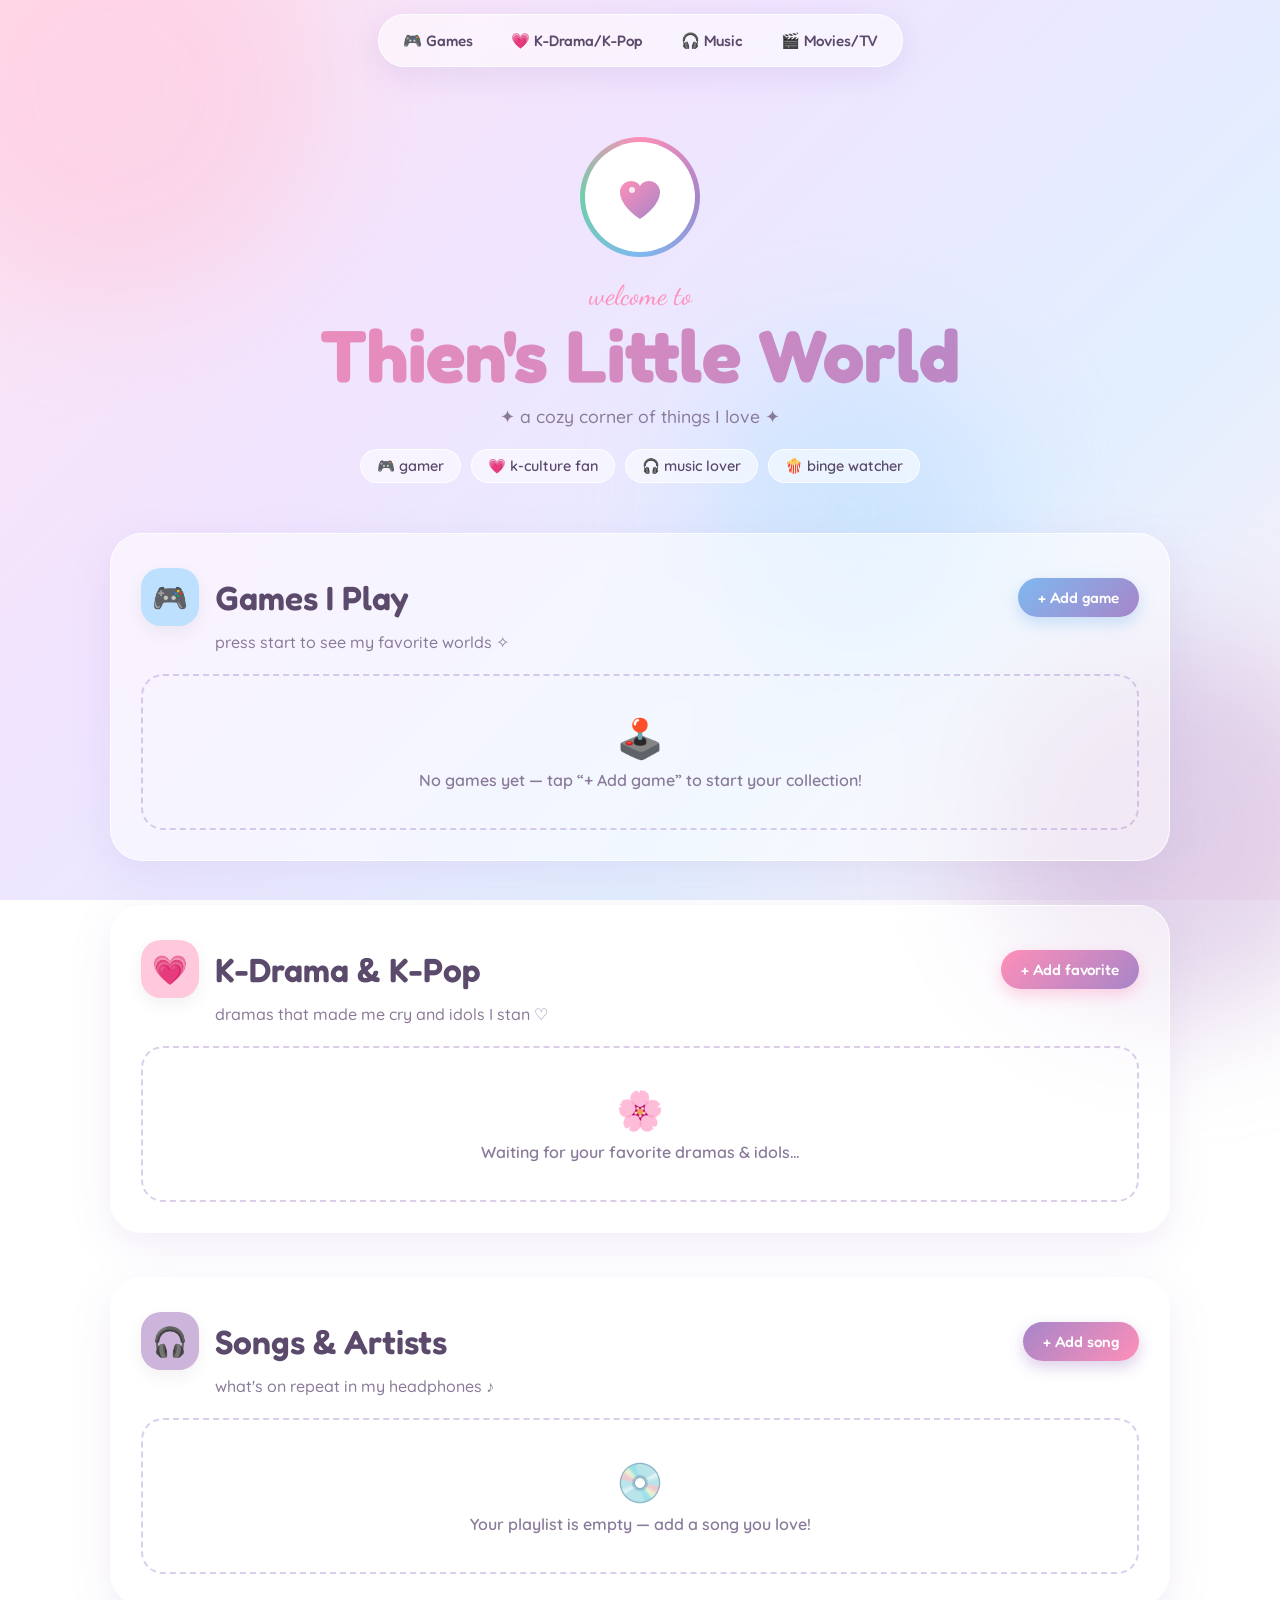
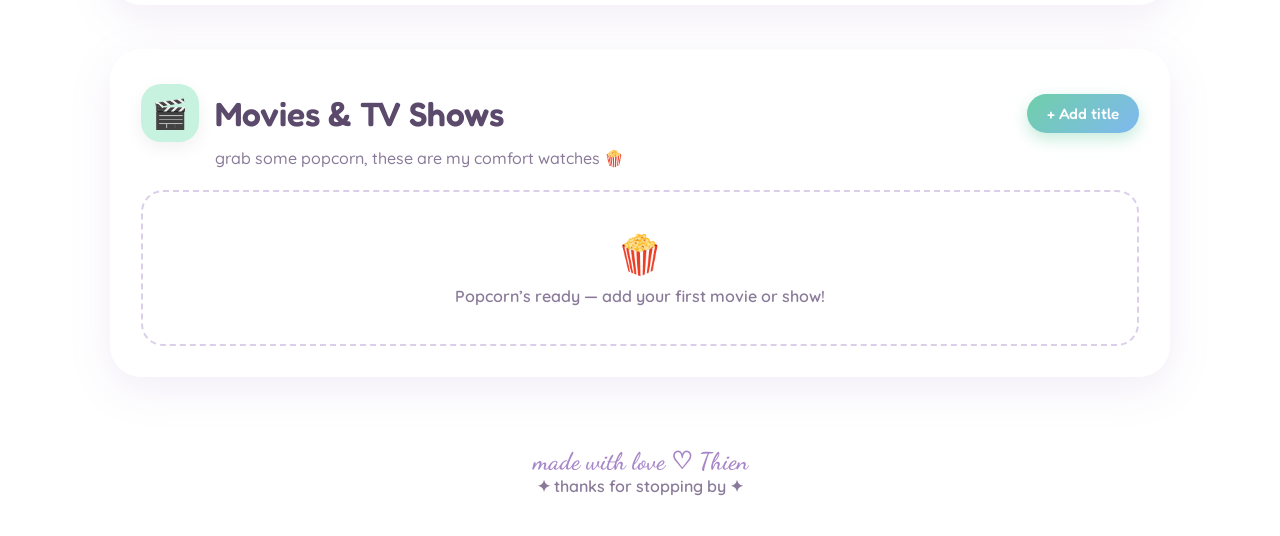
==== index.html @ 706565a2 "Add Website" ====
<!DOCTYPE html>
<html lang="en">
<head>
<meta charset="UTF-8">
<meta name="viewport" content="width=device-width, initial-scale=1.0">
<title>Thien's Little World</title>
<link rel="preconnect" href="https://fonts.googleapis.com">
<link href="https://fonts.googleapis.com/css2?family=Fredoka:wght@400;500;600;700&family=Quicksand:wght@400;500;600;700&family=Dancing+Script:wght@600;700&display=swap" rel="stylesheet">
<style>
  :root{
    --pink:#ffc8dd; --pink-d:#ff8fb8; --lav:#cdb4db; --lav-d:#a685c9;
    --blue:#bde0fe; --blue-d:#7fb8f0; --mint:#c8f2e0; --mint-d:#6fcfa8;
    --peach:#ffe5d0; --ink:#5b4a6b; --ink-soft:#8a7a99;
    --glass:rgba(255,255,255,.55); --glass-b:rgba(255,255,255,.8);
  }
  *{box-sizing:border-box;margin:0;padding:0}
  html{scroll-behavior:smooth}
  body{
    font-family:'Quicksand',sans-serif;color:var(--ink);min-height:100vh;overflow-x:hidden;
    background:linear-gradient(135deg,#ffe4f0 0%,#f0e4ff 35%,#e2efff 70%,#fff0f6 100%);
    background-attachment:fixed;
  }
  /* soft blobs */
  .blob{position:fixed;border-radius:50%;filter:blur(60px);opacity:.55;z-index:0;pointer-events:none;animation:drift 18s ease-in-out infinite alternate}
  .b1{width:420px;height:420px;background:var(--pink);top:-120px;left:-100px}
  .b2{width:380px;height:380px;background:var(--lav);bottom:-120px;right:-80px;animation-delay:-6s}
  .b3{width:300px;height:300px;background:var(--blue);top:40%;left:55%;animation-delay:-12s}
  @keyframes drift{to{transform:translate(60px,40px) scale(1.1)}}
  #sparkles{position:fixed;inset:0;pointer-events:none;z-index:1;overflow:hidden}
  .float{position:absolute;bottom:-40px;animation:rise linear infinite;opacity:.8;user-select:none}
  @keyframes rise{0%{transform:translateY(0) rotate(0)}100%{transform:translateY(-115vh) rotate(360deg);opacity:0}}

  main,header,nav,footer{position:relative;z-index:2}

  /* nav */
  nav{position:sticky;top:14px;display:flex;justify-content:center;margin:14px auto 0;width:max-content;max-width:94vw;
      gap:6px;padding:8px;border-radius:999px;background:var(--glass);backdrop-filter:blur(14px);-webkit-backdrop-filter:blur(14px);
      border:1.5px solid var(--glass-b);box-shadow:0 8px 30px rgba(166,133,201,.18);flex-wrap:wrap;z-index:10}
  nav a{font-family:'Fredoka';font-weight:500;font-size:.95rem;color:var(--ink);text-decoration:none;padding:8px 16px;border-radius:999px;transition:.25s}
  nav a:hover,nav a.active{background:linear-gradient(135deg,var(--pink),var(--lav));color:#fff;box-shadow:0 4px 14px rgba(255,143,184,.4)}

  /* hero */
  header{text-align:center;padding:70px 20px 40px}
  .avatar{width:120px;height:120px;margin:0 auto 22px;border-radius:50%;padding:5px;
          background:conic-gradient(from 0deg,var(--pink-d),var(--lav-d),var(--blue-d),var(--mint-d),var(--pink-d));animation:spin 8s linear infinite}
  .avatar-in{width:100%;height:100%;border-radius:50%;background:#fff;display:grid;place-items:center;animation:spin 8s linear infinite reverse}
  .avatar-in svg{width:64px;height:64px}
  @keyframes spin{to{transform:rotate(360deg)}}
  .hello{font-family:'Dancing Script';font-size:1.7rem;color:var(--pink-d)}
  h1{font-family:'Fredoka';font-weight:700;font-size:clamp(2.6rem,7vw,4.6rem);line-height:1.05;margin:4px 0 12px;
     background:linear-gradient(90deg,#ff8fb8,#a685c9,#7fb8f0,#ff8fb8);background-size:300% 100%;
     -webkit-background-clip:text;background-clip:text;color:transparent;animation:shimmer 6s linear infinite}
  @keyframes shimmer{to{background-position:300% 0}}
  .tagline{font-size:1.1rem;color:var(--ink-soft);font-weight:500}
  .chips{display:flex;gap:10px;justify-content:center;flex-wrap:wrap;margin-top:22px}
  .chip{padding:7px 16px;border-radius:999px;background:var(--glass);border:1.5px solid var(--glass-b);font-weight:600;font-size:.9rem;backdrop-filter:blur(8px)}

  /* sections */
  main{max-width:1100px;margin:0 auto;padding:10px 20px 60px;display:flex;flex-direction:column;gap:44px}
  section{scroll-margin-top:90px;background:var(--glass);border:1.5px solid var(--glass-b);border-radius:32px;padding:34px 30px 30px;
          backdrop-filter:blur(16px);-webkit-backdrop-filter:blur(16px);box-shadow:0 12px 40px rgba(166,133,201,.15);
          opacity:0;transform:translateY(30px);transition:opacity .8s ease,transform .8s ease}
  section.show{opacity:1;transform:none}
  .sec-head{display:flex;align-items:center;gap:16px;margin-bottom:6px;flex-wrap:wrap}
  .sec-icon{width:58px;height:58px;border-radius:20px;display:grid;place-items:center;font-size:1.8rem;box-shadow:0 6px 18px rgba(0,0,0,.06)}
  .sec-head h2{font-family:'Fredoka';font-weight:600;font-size:clamp(1.6rem,3.5vw,2.1rem)}
  .sec-sub{color:var(--ink-soft);font-weight:500;margin:2px 0 22px 74px}
  .add-btn{margin-left:auto;font-family:'Fredoka';font-weight:500;border:none;cursor:pointer;color:#fff;padding:10px 20px;border-radius:999px;font-size:.95rem;
           transition:transform .2s,box-shadow .2s}
  .add-btn:hover{transform:translateY(-2px) scale(1.04)}

  #games .sec-icon{background:var(--blue)} #games .add-btn{background:linear-gradient(135deg,var(--blue-d),var(--lav-d));box-shadow:0 6px 16px rgba(127,184,240,.4)}
  #kpop .sec-icon{background:var(--pink)}  #kpop .add-btn{background:linear-gradient(135deg,var(--pink-d),var(--lav-d));box-shadow:0 6px 16px rgba(255,143,184,.4)}
  #music .sec-icon{background:var(--lav)}  #music .add-btn{background:linear-gradient(135deg,var(--lav-d),var(--pink-d));box-shadow:0 6px 16px rgba(166,133,201,.4)}
  #movies .sec-icon{background:var(--mint)}#movies .add-btn{background:linear-gradient(135deg,var(--mint-d),var(--blue-d));box-shadow:0 6px 16px rgba(111,207,168,.4)}

  .grid{display:grid;grid-template-columns:repeat(auto-fill,minmax(200px,1fr));gap:18px}
  .card{position:relative;background:rgba(255,255,255,.75);border:1.5px solid #fff;border-radius:22px;overflow:hidden;
        transition:transform .3s,box-shadow .3s;animation:pop .45s cubic-bezier(.3,1.6,.6,1)}
  @keyframes pop{from{transform:scale(.7);opacity:0}}
  .card:hover{transform:translateY(-6px) rotate(-.6deg);box-shadow:0 14px 30px rgba(166,133,201,.25)}
  .card .cover{height:130px;display:grid;place-items:center;font-size:2.6rem;background-size:cover;background-position:center}
  .card .body{padding:14px 16px 16px}
  .card h3{font-family:'Fredoka';font-weight:600;font-size:1.1rem;margin-bottom:3px}
  .card .meta{font-size:.85rem;color:var(--ink-soft);font-weight:600}
  .card .note{font-size:.88rem;margin-top:8px;line-height:1.4}
  .hearts{margin-top:8px;color:var(--pink-d);letter-spacing:2px;font-size:.95rem}
  .del{position:absolute;top:8px;right:8px;width:30px;height:30px;border-radius:50%;border:none;background:rgba(255,255,255,.9);
       color:var(--ink-soft);cursor:pointer;opacity:0;transition:.2s;font-size:1rem}
  .card:hover .del{opacity:1} .del:hover{color:#e2557f;transform:rotate(90deg)}
  @media (hover:none){.del{opacity:.85}}

  .empty{grid-column:1/-1;text-align:center;padding:38px 20px;border:2px dashed rgba(166,133,201,.4);border-radius:22px;color:var(--ink-soft)}
  .empty .big{font-size:2.4rem;display:block;margin-bottom:8px;animation:bob 2.4s ease-in-out infinite}
  @keyframes bob{50%{transform:translateY(-8px)}}
  .empty p{font-weight:600}

  /* modal */
  .overlay{position:fixed;inset:0;background:rgba(91,74,107,.25);backdrop-filter:blur(6px);display:none;place-items:center;z-index:50;padding:20px}
  .overlay.open{display:grid}
  .modal{width:100%;max-width:420px;background:linear-gradient(160deg,#fff,#fff4fa);border-radius:28px;padding:28px;box-shadow:0 20px 60px rgba(91,74,107,.25);animation:pop .35s cubic-bezier(.3,1.6,.6,1)}
  .modal h3{font-family:'Fredoka';font-size:1.5rem;margin-bottom:16px}
  .modal label{display:block;font-weight:700;font-size:.85rem;margin:12px 0 5px}
  .modal input,.modal textarea{width:100%;font-family:'Quicksand';font-weight:600;font-size:.95rem;color:var(--ink);padding:11px 14px;border-radius:14px;border:1.5px solid var(--lav);background:#fff;outline:none;transition:.2s}
  .modal input:focus,.modal textarea:focus{border-color:var(--pink-d);box-shadow:0 0 0 4px rgba(255,143,184,.18)}
  .modal textarea{resize:vertical;min-height:70px}
  .rate{display:flex;gap:4px;font-size:1.5rem;cursor:pointer;user-select:none}
  .rate span{color:#e6d9ef;transition:.15s} .rate span.on{color:var(--pink-d);transform:scale(1.1)}
  .row{display:flex;gap:10px;margin-top:22px}
  .row button{flex:1;font-family:'Fredoka';font-weight:500;font-size:1rem;padding:12px;border-radius:999px;border:none;cursor:pointer}
  .cancel{background:#f1e8f7;color:var(--ink)}
  .save{background:linear-gradient(135deg,var(--pink-d),var(--lav-d));color:#fff;box-shadow:0 6px 16px rgba(255,143,184,.4)}
  .file-note{font-size:.78rem;color:var(--ink-soft);margin-top:4px}

  footer{text-align:center;padding:10px 20px 40px;color:var(--ink-soft);font-weight:600}
  footer .sig{font-family:'Dancing Script';font-size:1.5rem;color:var(--lav-d)}

  @media(max-width:600px){.sec-sub{margin-left:0}.add-btn{margin-left:0}section{padding:26px 18px}nav a{padding:7px 11px;font-size:.85rem}}
  @media (prefers-reduced-motion:reduce){*{animation:none!important;transition:none!important}section{opacity:1;transform:none}}
</style>
</head>
<body>
<div class="blob b1"></div><div class="blob b2"></div><div class="blob b3"></div>
<div id="sparkles"></div>

<nav id="nav">
  <a href="#games">🎮 Games</a>
  <a href="#kpop">💗 K-Drama/K-Pop</a>
  <a href="#music">🎧 Music</a>
  <a href="#movies">🎬 Movies/TV</a>
</nav>

<header>
  <div class="avatar"><div class="avatar-in">
    <svg viewBox="0 0 64 64"><defs><linearGradient id="hg" x1="0" y1="0" x2="1" y2="1"><stop offset="0" stop-color="#ff8fb8"/><stop offset="1" stop-color="#a685c9"/></linearGradient></defs>
      <path d="M32 54s-20-12.5-20-27a11 11 0 0 1 20-6.3A11 11 0 0 1 52 27c0 14.5-20 27-20 27z" fill="url(#hg)"/>
      <circle cx="24" cy="25" r="3" fill="#fff" opacity=".8"/></svg>
  </div></div>
  <div class="hello">welcome to</div>
  <h1>Thien's Little World</h1>
  <p class="tagline">✦ a cozy corner of things I love ✦</p>
  <div class="chips">
    <span class="chip">🎮 gamer</span><span class="chip">💗 k-culture fan</span><span class="chip">🎧 music lover</span><span class="chip">🍿 binge watcher</span>
  </div>
</header>

<main>
  <section id="games">
    <div class="sec-head"><div class="sec-icon">🎮</div><h2>Games I Play</h2><button class="add-btn" data-sec="games">+ Add game</button></div>
    <p class="sec-sub">press start to see my favorite worlds ✧</p>
    <div class="grid" id="grid-games"></div>
  </section>

  <section id="kpop">
    <div class="sec-head"><div class="sec-icon">💗</div><h2>K-Drama &amp; K-Pop</h2><button class="add-btn" data-sec="kpop">+ Add favorite</button></div>
    <p class="sec-sub">dramas that made me cry and idols I stan ♡</p>
    <div class="grid" id="grid-kpop"></div>
  </section>

  <section id="music">
    <div class="sec-head"><div class="sec-icon">🎧</div><h2>Songs &amp; Artists</h2><button class="add-btn" data-sec="music">+ Add song</button></div>
    <p class="sec-sub">what's on repeat in my headphones ♪</p>
    <div class="grid" id="grid-music"></div>
  </section>

  <section id="movies">
    <div class="sec-head"><div class="sec-icon">🎬</div><h2>Movies &amp; TV Shows</h2><button class="add-btn" data-sec="movies">+ Add title</button></div>
    <p class="sec-sub">grab some popcorn, these are my comfort watches 🍿</p>
    <div class="grid" id="grid-movies"></div>
  </section>
</main>

<footer>
  <div class="sig">made with love ♡ Thien</div>
  <p>✦ thanks for stopping by ✦</p>
</footer>

<div class="overlay" id="overlay">
  <form class="modal" id="form">
    <h3 id="m-title">Add something ✨</h3>
    <label for="f-name">Title</label>
    <input id="f-name" required maxlength="60">
    <label for="f-meta" id="l-meta">Details</label>
    <input id="f-meta" maxlength="60">
    <label for="f-note">Why I love it</label>
    <textarea id="f-note" maxlength="160" placeholder="a little note…"></textarea>
    <label>Love meter</label>
    <div class="rate" id="rate"><span>♥</span><span>♥</span><span>♥</span><span>♥</span><span>♥</span></div>
    <label for="f-img">Cover picture (optional)</label>
    <input id="f-img" type="file" accept="image/*">
    <div class="file-note">Pick any image from your computer or phone.</div>
    <div class="row"><button type="button" class="cancel" id="cancel">Cancel</button><button type="submit" class="save">Save ♡</button></div>
  </form>
</div>

<script>
const CFG = {
  games:  {label:'game',   meta:'Platform / genre', ph:'e.g. PC · RPG',            emoji:['🎮','🕹️','👾','⚔️','🌟'], bg:['#bde0fe','#cdb4db']},
  kpop:   {label:'favorite',meta:'Drama or group / bias', ph:'e.g. K-Drama · romance', emoji:['💗','🌸','🎤','💌','🫶'], bg:['#ffc8dd','#cdb4db']},
  music:  {label:'song',   meta:'Artist',           ph:'e.g. artist name',         emoji:['🎧','🎵','💿','🎶','🌙'], bg:['#cdb4db','#ffc8dd']},
  movies: {label:'title',  meta:'Type / year',      ph:'e.g. Movie · 2024',        emoji:['🎬','🍿','📺','🎞️','⭐'], bg:['#c8f2e0','#bde0fe']}
};
const EMPTY = {
  games:  ['🕹️','No games yet — tap “+ Add game” to start your collection!'],
  kpop:   ['🌸','Waiting for your favorite dramas & idols…'],
  music:  ['💿','Your playlist is empty — add a song you love!'],
  movies: ['🍿','Popcorn’s ready — add your first movie or show!']
};
const KEY = 'thien-little-world-v1';
let data = {games:[],kpop:[],music:[],movies:[]};
try { const s = JSON.parse(localStorage.getItem(KEY)); if (s) data = Object.assign(data, s); } catch(e){}
const persist = () => { try { localStorage.setItem(KEY, JSON.stringify(data)); } catch(e){} };

const esc = s => String(s||'').replace(/[&<>"']/g, c => ({'&':'&amp;','<':'&lt;','>':'&gt;','"':'&quot;',"'":'&#39;'}[c]));

function render(sec){
  const g = document.getElementById('grid-'+sec), c = CFG[sec];
  if (!data[sec].length){ g.innerHTML = `<div class="empty"><span class="big">${EMPTY[sec][0]}</span><p>${EMPTY[sec][1]}</p></div>`; return; }
  g.innerHTML = data[sec].map((it,i) => {
    const em = c.emoji[i % c.emoji.length];
    const cover = it.img ? `style="background-image:url('${it.img}')"` : `style="background:linear-gradient(135deg,${c.bg[0]},${c.bg[1]})"`;
    return `<div class="card">
      <button class="del" title="Remove" data-sec="${sec}" data-i="${i}">✕</button>
      <div class="cover" ${cover}>${it.img ? '' : em}</div>
      <div class="body"><h3>${esc(it.name)}</h3>${it.meta?`<div class="meta">${esc(it.meta)}</div>`:''}
      ${it.note?`<p class="note">${esc(it.note)}</p>`:''}
      ${it.rate?`<div class="hearts">${'♥'.repeat(it.rate)}${'♡'.repeat(5-it.rate)}</div>`:''}</div></div>`;
  }).join('');
}
Object.keys(CFG).forEach(render);

// modal
const ov = document.getElementById('overlay'), form = document.getElementById('form');
let cur = null, rate = 0, imgData = '';
const stars = [...document.querySelectorAll('#rate span')];
const paint = n => stars.forEach((s,i)=>s.classList.toggle('on', i<n));
stars.forEach((s,i)=>{ s.onclick=()=>{rate=i+1;paint(rate)}; s.onmouseenter=()=>paint(i+1); });
document.getElementById('rate').onmouseleave=()=>paint(rate);

document.querySelectorAll('.add-btn').forEach(b => b.onclick = () => {
  cur = b.dataset.sec; const c = CFG[cur];
  form.reset(); rate = 0; imgData = ''; paint(0);
  document.getElementById('m-title').textContent = `Add a ${c.label} ✨`;
  document.getElementById('l-meta').textContent = c.meta;
  document.getElementById('f-meta').placeholder = c.ph;
  ov.classList.add('open'); setTimeout(()=>document.getElementById('f-name').focus(),50);
});
const close = () => ov.classList.remove('open');
document.getElementById('cancel').onclick = close;
ov.onclick = e => { if (e.target === ov) close(); };
document.addEventListener('keydown', e => { if (e.key==='Escape') close(); });

document.getElementById('f-img').onchange = e => {
  const f = e.target.files[0]; if (!f) return;
  const img = new Image(), r = new FileReader();
  r.onload = () => { img.onload = () => { // shrink so it saves nicely
      const cv = document.createElement('canvas'), s = Math.min(1, 480/img.width);
      cv.width = img.width*s; cv.height = img.height*s;
      cv.getContext('2d').drawImage(img,0,0,cv.width,cv.height);
      imgData = cv.toDataURL('image/jpeg', .8); }; img.src = r.result; };
  r.readAsDataURL(f);
};

form.onsubmit = e => {
  e.preventDefault();
  data[cur].push({ name: f('name'), meta: f('meta'), note: f('note'), rate, img: imgData });
  persist(); render(cur); close();
  burst();
};
function f(id){ return document.getElementById('f-'+id).value.trim(); }

document.querySelector('main').addEventListener('click', e => {
  const d = e.target.closest('.del'); if (!d) return;
  data[d.dataset.sec].splice(+d.dataset.i, 1); persist(); render(d.dataset.sec);
});

// floating sparkles
const sp = document.getElementById('sparkles'), bits = ['✦','✧','♡','⋆','✿','☁︎','★'];
const cols = ['#ff8fb8','#a685c9','#7fb8f0','#6fcfa8','#ffb3c9'];
function spawn(){
  const el = document.createElement('span'); el.className='float';
  el.textContent = bits[Math.random()*bits.length|0];
  el.style.left = Math.random()*100+'vw';
  el.style.fontSize = (10+Math.random()*18)+'px';
  el.style.color = cols[Math.random()*cols.length|0];
  el.style.animationDuration = (10+Math.random()*12)+'s';
  sp.appendChild(el); setTimeout(()=>el.remove(), 23000);
}
if (!matchMedia('(prefers-reduced-motion: reduce)').matches){ for(let i=0;i<10;i++) setTimeout(spawn, i*700); setInterval(spawn, 1300); }

function burst(){
  for (let i=0;i<14;i++){
    const el = document.createElement('span'); el.textContent = bits[i%bits.length];
    Object.assign(el.style,{position:'fixed',left:'50%',top:'50%',zIndex:60,pointerEvents:'none',fontSize:'20px',color:cols[i%cols.length],transition:'all .9s ease-out'});
    document.body.appendChild(el);
    const a = Math.PI*2*i/14, d = 120+Math.random()*80;
    requestAnimationFrame(()=>{ el.style.transform=`translate(${Math.cos(a)*d}px,${Math.sin(a)*d}px) scale(.4)`; el.style.opacity=0; });
    setTimeout(()=>el.remove(),1000);
  }
}

// reveal + active nav
const io = new IntersectionObserver(es => es.forEach(e => { if (e.isIntersecting) e.target.classList.add('show'); }), {threshold:.12});
document.querySelectorAll('section').forEach(s => io.observe(s));
const links = [...document.querySelectorAll('nav a')];
addEventListener('scroll', () => {
  let id = ''; document.querySelectorAll('section').forEach(s => { if (s.getBoundingClientRect().top < 200) id = s.id; });
  links.forEach(l => l.classList.toggle('active', l.getAttribute('href') === '#'+id));
}, {passive:true});
</script>
</body>
</html>
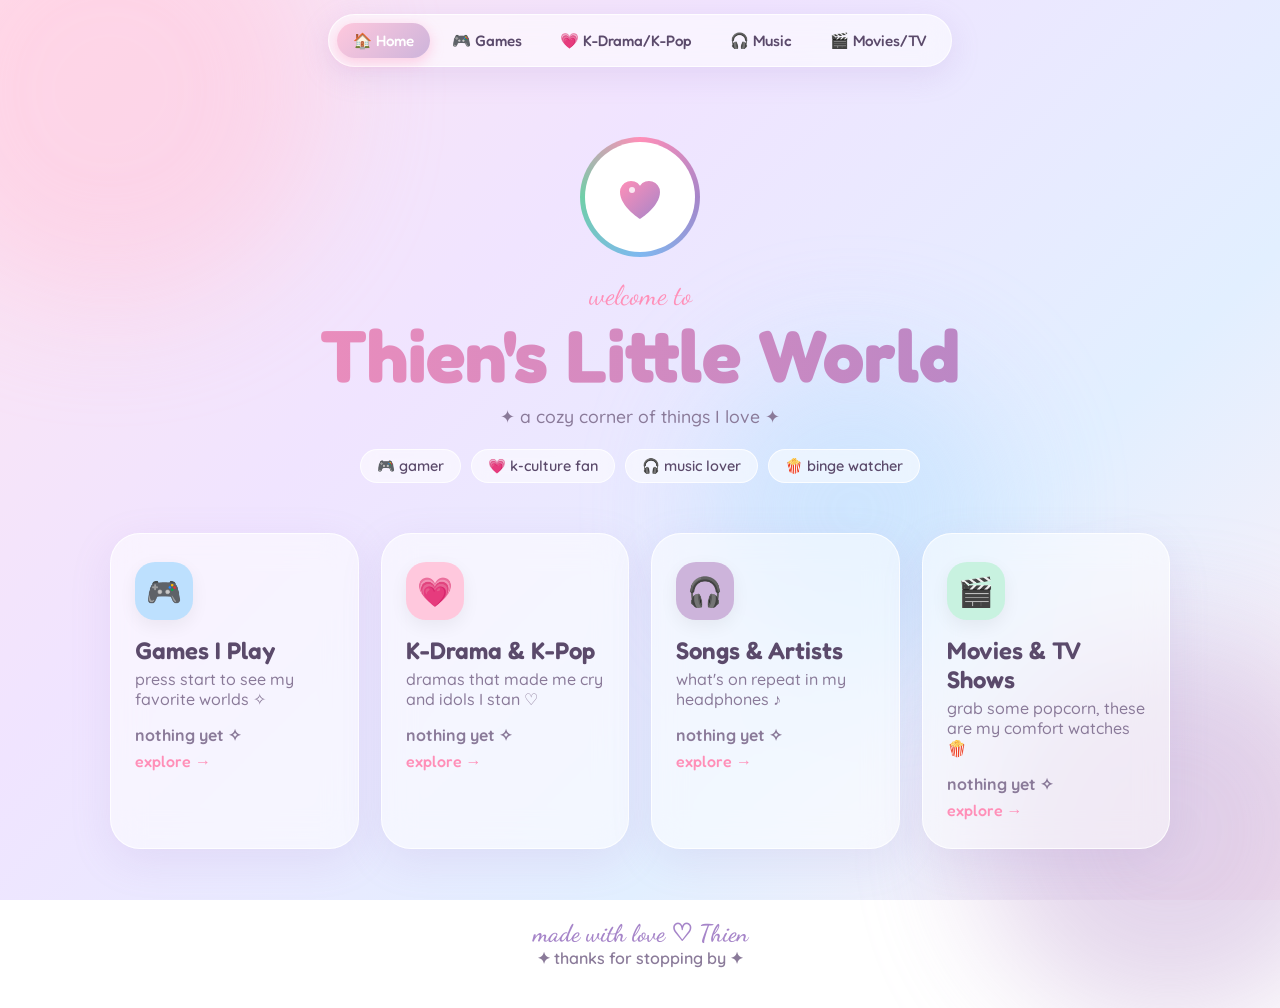
==== commit 20c75110: "Split categories into separate pages" ====
--- a/index.html
+++ b/index.html
@@ -6,130 +6,18 @@
 <title>Thien's Little World</title>
 <link rel="preconnect" href="https://fonts.googleapis.com">
 <link href="https://fonts.googleapis.com/css2?family=Fredoka:wght@400;500;600;700&family=Quicksand:wght@400;500;600;700&family=Dancing+Script:wght@600;700&display=swap" rel="stylesheet">
-<style>
-  :root{
-    --pink:#ffc8dd; --pink-d:#ff8fb8; --lav:#cdb4db; --lav-d:#a685c9;
-    --blue:#bde0fe; --blue-d:#7fb8f0; --mint:#c8f2e0; --mint-d:#6fcfa8;
-    --peach:#ffe5d0; --ink:#5b4a6b; --ink-soft:#8a7a99;
-    --glass:rgba(255,255,255,.55); --glass-b:rgba(255,255,255,.8);
-  }
-  *{box-sizing:border-box;margin:0;padding:0}
-  html{scroll-behavior:smooth}
-  body{
-    font-family:'Quicksand',sans-serif;color:var(--ink);min-height:100vh;overflow-x:hidden;
-    background:linear-gradient(135deg,#ffe4f0 0%,#f0e4ff 35%,#e2efff 70%,#fff0f6 100%);
-    background-attachment:fixed;
-  }
-  /* soft blobs */
-  .blob{position:fixed;border-radius:50%;filter:blur(60px);opacity:.55;z-index:0;pointer-events:none;animation:drift 18s ease-in-out infinite alternate}
-  .b1{width:420px;height:420px;background:var(--pink);top:-120px;left:-100px}
-  .b2{width:380px;height:380px;background:var(--lav);bottom:-120px;right:-80px;animation-delay:-6s}
-  .b3{width:300px;height:300px;background:var(--blue);top:40%;left:55%;animation-delay:-12s}
-  @keyframes drift{to{transform:translate(60px,40px) scale(1.1)}}
-  #sparkles{position:fixed;inset:0;pointer-events:none;z-index:1;overflow:hidden}
-  .float{position:absolute;bottom:-40px;animation:rise linear infinite;opacity:.8;user-select:none}
-  @keyframes rise{0%{transform:translateY(0) rotate(0)}100%{transform:translateY(-115vh) rotate(360deg);opacity:0}}
-
-  main,header,nav,footer{position:relative;z-index:2}
-
-  /* nav */
-  nav{position:sticky;top:14px;display:flex;justify-content:center;margin:14px auto 0;width:max-content;max-width:94vw;
-      gap:6px;padding:8px;border-radius:999px;background:var(--glass);backdrop-filter:blur(14px);-webkit-backdrop-filter:blur(14px);
-      border:1.5px solid var(--glass-b);box-shadow:0 8px 30px rgba(166,133,201,.18);flex-wrap:wrap;z-index:10}
-  nav a{font-family:'Fredoka';font-weight:500;font-size:.95rem;color:var(--ink);text-decoration:none;padding:8px 16px;border-radius:999px;transition:.25s}
-  nav a:hover,nav a.active{background:linear-gradient(135deg,var(--pink),var(--lav));color:#fff;box-shadow:0 4px 14px rgba(255,143,184,.4)}
-
-  /* hero */
-  header{text-align:center;padding:70px 20px 40px}
-  .avatar{width:120px;height:120px;margin:0 auto 22px;border-radius:50%;padding:5px;
-          background:conic-gradient(from 0deg,var(--pink-d),var(--lav-d),var(--blue-d),var(--mint-d),var(--pink-d));animation:spin 8s linear infinite}
-  .avatar-in{width:100%;height:100%;border-radius:50%;background:#fff;display:grid;place-items:center;animation:spin 8s linear infinite reverse}
-  .avatar-in svg{width:64px;height:64px}
-  @keyframes spin{to{transform:rotate(360deg)}}
-  .hello{font-family:'Dancing Script';font-size:1.7rem;color:var(--pink-d)}
-  h1{font-family:'Fredoka';font-weight:700;font-size:clamp(2.6rem,7vw,4.6rem);line-height:1.05;margin:4px 0 12px;
-     background:linear-gradient(90deg,#ff8fb8,#a685c9,#7fb8f0,#ff8fb8);background-size:300% 100%;
-     -webkit-background-clip:text;background-clip:text;color:transparent;animation:shimmer 6s linear infinite}
-  @keyframes shimmer{to{background-position:300% 0}}
-  .tagline{font-size:1.1rem;color:var(--ink-soft);font-weight:500}
-  .chips{display:flex;gap:10px;justify-content:center;flex-wrap:wrap;margin-top:22px}
-  .chip{padding:7px 16px;border-radius:999px;background:var(--glass);border:1.5px solid var(--glass-b);font-weight:600;font-size:.9rem;backdrop-filter:blur(8px)}
-
-  /* sections */
-  main{max-width:1100px;margin:0 auto;padding:10px 20px 60px;display:flex;flex-direction:column;gap:44px}
-  section{scroll-margin-top:90px;background:var(--glass);border:1.5px solid var(--glass-b);border-radius:32px;padding:34px 30px 30px;
-          backdrop-filter:blur(16px);-webkit-backdrop-filter:blur(16px);box-shadow:0 12px 40px rgba(166,133,201,.15);
-          opacity:0;transform:translateY(30px);transition:opacity .8s ease,transform .8s ease}
-  section.show{opacity:1;transform:none}
-  .sec-head{display:flex;align-items:center;gap:16px;margin-bottom:6px;flex-wrap:wrap}
-  .sec-icon{width:58px;height:58px;border-radius:20px;display:grid;place-items:center;font-size:1.8rem;box-shadow:0 6px 18px rgba(0,0,0,.06)}
-  .sec-head h2{font-family:'Fredoka';font-weight:600;font-size:clamp(1.6rem,3.5vw,2.1rem)}
-  .sec-sub{color:var(--ink-soft);font-weight:500;margin:2px 0 22px 74px}
-  .add-btn{margin-left:auto;font-family:'Fredoka';font-weight:500;border:none;cursor:pointer;color:#fff;padding:10px 20px;border-radius:999px;font-size:.95rem;
-           transition:transform .2s,box-shadow .2s}
-  .add-btn:hover{transform:translateY(-2px) scale(1.04)}
-
-  #games .sec-icon{background:var(--blue)} #games .add-btn{background:linear-gradient(135deg,var(--blue-d),var(--lav-d));box-shadow:0 6px 16px rgba(127,184,240,.4)}
-  #kpop .sec-icon{background:var(--pink)}  #kpop .add-btn{background:linear-gradient(135deg,var(--pink-d),var(--lav-d));box-shadow:0 6px 16px rgba(255,143,184,.4)}
-  #music .sec-icon{background:var(--lav)}  #music .add-btn{background:linear-gradient(135deg,var(--lav-d),var(--pink-d));box-shadow:0 6px 16px rgba(166,133,201,.4)}
-  #movies .sec-icon{background:var(--mint)}#movies .add-btn{background:linear-gradient(135deg,var(--mint-d),var(--blue-d));box-shadow:0 6px 16px rgba(111,207,168,.4)}
-
-  .grid{display:grid;grid-template-columns:repeat(auto-fill,minmax(200px,1fr));gap:18px}
-  .card{position:relative;background:rgba(255,255,255,.75);border:1.5px solid #fff;border-radius:22px;overflow:hidden;
-        transition:transform .3s,box-shadow .3s;animation:pop .45s cubic-bezier(.3,1.6,.6,1)}
-  @keyframes pop{from{transform:scale(.7);opacity:0}}
-  .card:hover{transform:translateY(-6px) rotate(-.6deg);box-shadow:0 14px 30px rgba(166,133,201,.25)}
-  .card .cover{height:130px;display:grid;place-items:center;font-size:2.6rem;background-size:cover;background-position:center}
-  .card .body{padding:14px 16px 16px}
-  .card h3{font-family:'Fredoka';font-weight:600;font-size:1.1rem;margin-bottom:3px}
-  .card .meta{font-size:.85rem;color:var(--ink-soft);font-weight:600}
-  .card .note{font-size:.88rem;margin-top:8px;line-height:1.4}
-  .hearts{margin-top:8px;color:var(--pink-d);letter-spacing:2px;font-size:.95rem}
-  .del{position:absolute;top:8px;right:8px;width:30px;height:30px;border-radius:50%;border:none;background:rgba(255,255,255,.9);
-       color:var(--ink-soft);cursor:pointer;opacity:0;transition:.2s;font-size:1rem}
-  .card:hover .del{opacity:1} .del:hover{color:#e2557f;transform:rotate(90deg)}
-  @media (hover:none){.del{opacity:.85}}
-
-  .empty{grid-column:1/-1;text-align:center;padding:38px 20px;border:2px dashed rgba(166,133,201,.4);border-radius:22px;color:var(--ink-soft)}
-  .empty .big{font-size:2.4rem;display:block;margin-bottom:8px;animation:bob 2.4s ease-in-out infinite}
-  @keyframes bob{50%{transform:translateY(-8px)}}
-  .empty p{font-weight:600}
-
-  /* modal */
-  .overlay{position:fixed;inset:0;background:rgba(91,74,107,.25);backdrop-filter:blur(6px);display:none;place-items:center;z-index:50;padding:20px}
-  .overlay.open{display:grid}
-  .modal{width:100%;max-width:420px;background:linear-gradient(160deg,#fff,#fff4fa);border-radius:28px;padding:28px;box-shadow:0 20px 60px rgba(91,74,107,.25);animation:pop .35s cubic-bezier(.3,1.6,.6,1)}
-  .modal h3{font-family:'Fredoka';font-size:1.5rem;margin-bottom:16px}
-  .modal label{display:block;font-weight:700;font-size:.85rem;margin:12px 0 5px}
-  .modal input,.modal textarea{width:100%;font-family:'Quicksand';font-weight:600;font-size:.95rem;color:var(--ink);padding:11px 14px;border-radius:14px;border:1.5px solid var(--lav);background:#fff;outline:none;transition:.2s}
-  .modal input:focus,.modal textarea:focus{border-color:var(--pink-d);box-shadow:0 0 0 4px rgba(255,143,184,.18)}
-  .modal textarea{resize:vertical;min-height:70px}
-  .rate{display:flex;gap:4px;font-size:1.5rem;cursor:pointer;user-select:none}
-  .rate span{color:#e6d9ef;transition:.15s} .rate span.on{color:var(--pink-d);transform:scale(1.1)}
-  .row{display:flex;gap:10px;margin-top:22px}
-  .row button{flex:1;font-family:'Fredoka';font-weight:500;font-size:1rem;padding:12px;border-radius:999px;border:none;cursor:pointer}
-  .cancel{background:#f1e8f7;color:var(--ink)}
-  .save{background:linear-gradient(135deg,var(--pink-d),var(--lav-d));color:#fff;box-shadow:0 6px 16px rgba(255,143,184,.4)}
-  .file-note{font-size:.78rem;color:var(--ink-soft);margin-top:4px}
-
-  footer{text-align:center;padding:10px 20px 40px;color:var(--ink-soft);font-weight:600}
-  footer .sig{font-family:'Dancing Script';font-size:1.5rem;color:var(--lav-d)}
-
-  @media(max-width:600px){.sec-sub{margin-left:0}.add-btn{margin-left:0}section{padding:26px 18px}nav a{padding:7px 11px;font-size:.85rem}}
-  @media (prefers-reduced-motion:reduce){*{animation:none!important;transition:none!important}section{opacity:1;transform:none}}
-</style>
+<link rel="stylesheet" href="style.css">
 </head>
-<body>
+<body data-page="home">
 <div class="blob b1"></div><div class="blob b2"></div><div class="blob b3"></div>
 <div id="sparkles"></div>
-
 <nav id="nav">
-  <a href="#games">🎮 Games</a>
-  <a href="#kpop">💗 K-Drama/K-Pop</a>
-  <a href="#music">🎧 Music</a>
-  <a href="#movies">🎬 Movies/TV</a>
+  <a href="index.html" data-p="home">🏠 Home</a>
+  <a href="games.html" data-p="games">🎮 Games</a>
+  <a href="kpop.html" data-p="kpop">💗 K-Drama/K-Pop</a>
+  <a href="music.html" data-p="music">🎧 Music</a>
+  <a href="movies.html" data-p="movies">🎬 Movies/TV</a>
 </nav>
-
 <header>
   <div class="avatar"><div class="avatar-in">
     <svg viewBox="0 0 64 64"><defs><linearGradient id="hg" x1="0" y1="0" x2="1" y2="1"><stop offset="0" stop-color="#ff8fb8"/><stop offset="1" stop-color="#a685c9"/></linearGradient></defs>
@@ -143,38 +31,18 @@
     <span class="chip">🎮 gamer</span><span class="chip">💗 k-culture fan</span><span class="chip">🎧 music lover</span><span class="chip">🍿 binge watcher</span>
   </div>
 </header>
-
 <main>
-  <section id="games">
-    <div class="sec-head"><div class="sec-icon">🎮</div><h2>Games I Play</h2><button class="add-btn" data-sec="games">+ Add game</button></div>
-    <p class="sec-sub">press start to see my favorite worlds ✧</p>
-    <div class="grid" id="grid-games"></div>
-  </section>
-
-  <section id="kpop">
-    <div class="sec-head"><div class="sec-icon">💗</div><h2>K-Drama &amp; K-Pop</h2><button class="add-btn" data-sec="kpop">+ Add favorite</button></div>
-    <p class="sec-sub">dramas that made me cry and idols I stan ♡</p>
-    <div class="grid" id="grid-kpop"></div>
-  </section>
-
-  <section id="music">
-    <div class="sec-head"><div class="sec-icon">🎧</div><h2>Songs &amp; Artists</h2><button class="add-btn" data-sec="music">+ Add song</button></div>
-    <p class="sec-sub">what's on repeat in my headphones ♪</p>
-    <div class="grid" id="grid-music"></div>
-  </section>
-
-  <section id="movies">
-    <div class="sec-head"><div class="sec-icon">🎬</div><h2>Movies &amp; TV Shows</h2><button class="add-btn" data-sec="movies">+ Add title</button></div>
-    <p class="sec-sub">grab some popcorn, these are my comfort watches 🍿</p>
-    <div class="grid" id="grid-movies"></div>
-  </section>
+  <div class="homegrid">
+    <a class="homecard" href="games.html"><div class="sec-icon ic-games">🎮</div><h2>Games I Play</h2><p>press start to see my favorite worlds ✧</p><span class="count" data-count="games"></span><div class="go">explore →</div></a>
+    <a class="homecard" href="kpop.html"><div class="sec-icon ic-kpop">💗</div><h2>K-Drama &amp; K-Pop</h2><p>dramas that made me cry and idols I stan ♡</p><span class="count" data-count="kpop"></span><div class="go">explore →</div></a>
+    <a class="homecard" href="music.html"><div class="sec-icon ic-music">🎧</div><h2>Songs &amp; Artists</h2><p>what's on repeat in my headphones ♪</p><span class="count" data-count="music"></span><div class="go">explore →</div></a>
+    <a class="homecard" href="movies.html"><div class="sec-icon ic-movies">🎬</div><h2>Movies &amp; TV Shows</h2><p>grab some popcorn, these are my comfort watches 🍿</p><span class="count" data-count="movies"></span><div class="go">explore →</div></a>
+  </div>
 </main>
-
 <footer>
   <div class="sig">made with love ♡ Thien</div>
   <p>✦ thanks for stopping by ✦</p>
 </footer>
-
 <div class="overlay" id="overlay">
   <form class="modal" id="form">
     <h3 id="m-title">Add something ✨</h3>
@@ -192,121 +60,6 @@
     <div class="row"><button type="button" class="cancel" id="cancel">Cancel</button><button type="submit" class="save">Save ♡</button></div>
   </form>
 </div>
-
-<script>
-const CFG = {
-  games:  {label:'game',   meta:'Platform / genre', ph:'e.g. PC · RPG',            emoji:['🎮','🕹️','👾','⚔️','🌟'], bg:['#bde0fe','#cdb4db']},
-  kpop:   {label:'favorite',meta:'Drama or group / bias', ph:'e.g. K-Drama · romance', emoji:['💗','🌸','🎤','💌','🫶'], bg:['#ffc8dd','#cdb4db']},
-  music:  {label:'song',   meta:'Artist',           ph:'e.g. artist name',         emoji:['🎧','🎵','💿','🎶','🌙'], bg:['#cdb4db','#ffc8dd']},
-  movies: {label:'title',  meta:'Type / year',      ph:'e.g. Movie · 2024',        emoji:['🎬','🍿','📺','🎞️','⭐'], bg:['#c8f2e0','#bde0fe']}
-};
-const EMPTY = {
-  games:  ['🕹️','No games yet — tap “+ Add game” to start your collection!'],
-  kpop:   ['🌸','Waiting for your favorite dramas & idols…'],
-  music:  ['💿','Your playlist is empty — add a song you love!'],
-  movies: ['🍿','Popcorn’s ready — add your first movie or show!']
-};
-const KEY = 'thien-little-world-v1';
-let data = {games:[],kpop:[],music:[],movies:[]};
-try { const s = JSON.parse(localStorage.getItem(KEY)); if (s) data = Object.assign(data, s); } catch(e){}
-const persist = () => { try { localStorage.setItem(KEY, JSON.stringify(data)); } catch(e){} };
-
-const esc = s => String(s||'').replace(/[&<>"']/g, c => ({'&':'&amp;','<':'&lt;','>':'&gt;','"':'&quot;',"'":'&#39;'}[c]));
-
-function render(sec){
-  const g = document.getElementById('grid-'+sec), c = CFG[sec];
-  if (!data[sec].length){ g.innerHTML = `<div class="empty"><span class="big">${EMPTY[sec][0]}</span><p>${EMPTY[sec][1]}</p></div>`; return; }
-  g.innerHTML = data[sec].map((it,i) => {
-    const em = c.emoji[i % c.emoji.length];
-    const cover = it.img ? `style="background-image:url('${it.img}')"` : `style="background:linear-gradient(135deg,${c.bg[0]},${c.bg[1]})"`;
-    return `<div class="card">
-      <button class="del" title="Remove" data-sec="${sec}" data-i="${i}">✕</button>
-      <div class="cover" ${cover}>${it.img ? '' : em}</div>
-      <div class="body"><h3>${esc(it.name)}</h3>${it.meta?`<div class="meta">${esc(it.meta)}</div>`:''}
-      ${it.note?`<p class="note">${esc(it.note)}</p>`:''}
-      ${it.rate?`<div class="hearts">${'♥'.repeat(it.rate)}${'♡'.repeat(5-it.rate)}</div>`:''}</div></div>`;
-  }).join('');
-}
-Object.keys(CFG).forEach(render);
-
-// modal
-const ov = document.getElementById('overlay'), form = document.getElementById('form');
-let cur = null, rate = 0, imgData = '';
-const stars = [...document.querySelectorAll('#rate span')];
-const paint = n => stars.forEach((s,i)=>s.classList.toggle('on', i<n));
-stars.forEach((s,i)=>{ s.onclick=()=>{rate=i+1;paint(rate)}; s.onmouseenter=()=>paint(i+1); });
-document.getElementById('rate').onmouseleave=()=>paint(rate);
-
-document.querySelectorAll('.add-btn').forEach(b => b.onclick = () => {
-  cur = b.dataset.sec; const c = CFG[cur];
-  form.reset(); rate = 0; imgData = ''; paint(0);
-  document.getElementById('m-title').textContent = `Add a ${c.label} ✨`;
-  document.getElementById('l-meta').textContent = c.meta;
-  document.getElementById('f-meta').placeholder = c.ph;
-  ov.classList.add('open'); setTimeout(()=>document.getElementById('f-name').focus(),50);
-});
-const close = () => ov.classList.remove('open');
-document.getElementById('cancel').onclick = close;
-ov.onclick = e => { if (e.target === ov) close(); };
-document.addEventListener('keydown', e => { if (e.key==='Escape') close(); });
-
-document.getElementById('f-img').onchange = e => {
-  const f = e.target.files[0]; if (!f) return;
-  const img = new Image(), r = new FileReader();
-  r.onload = () => { img.onload = () => { // shrink so it saves nicely
-      const cv = document.createElement('canvas'), s = Math.min(1, 480/img.width);
-      cv.width = img.width*s; cv.height = img.height*s;
-      cv.getContext('2d').drawImage(img,0,0,cv.width,cv.height);
-      imgData = cv.toDataURL('image/jpeg', .8); }; img.src = r.result; };
-  r.readAsDataURL(f);
-};
-
-form.onsubmit = e => {
-  e.preventDefault();
-  data[cur].push({ name: f('name'), meta: f('meta'), note: f('note'), rate, img: imgData });
-  persist(); render(cur); close();
-  burst();
-};
-function f(id){ return document.getElementById('f-'+id).value.trim(); }
-
-document.querySelector('main').addEventListener('click', e => {
-  const d = e.target.closest('.del'); if (!d) return;
-  data[d.dataset.sec].splice(+d.dataset.i, 1); persist(); render(d.dataset.sec);
-});
-
-// floating sparkles
-const sp = document.getElementById('sparkles'), bits = ['✦','✧','♡','⋆','✿','☁︎','★'];
-const cols = ['#ff8fb8','#a685c9','#7fb8f0','#6fcfa8','#ffb3c9'];
-function spawn(){
-  const el = document.createElement('span'); el.className='float';
-  el.textContent = bits[Math.random()*bits.length|0];
-  el.style.left = Math.random()*100+'vw';
-  el.style.fontSize = (10+Math.random()*18)+'px';
-  el.style.color = cols[Math.random()*cols.length|0];
-  el.style.animationDuration = (10+Math.random()*12)+'s';
-  sp.appendChild(el); setTimeout(()=>el.remove(), 23000);
-}
-if (!matchMedia('(prefers-reduced-motion: reduce)').matches){ for(let i=0;i<10;i++) setTimeout(spawn, i*700); setInterval(spawn, 1300); }
-
-function burst(){
-  for (let i=0;i<14;i++){
-    const el = document.createElement('span'); el.textContent = bits[i%bits.length];
-    Object.assign(el.style,{position:'fixed',left:'50%',top:'50%',zIndex:60,pointerEvents:'none',fontSize:'20px',color:cols[i%cols.length],transition:'all .9s ease-out'});
-    document.body.appendChild(el);
-    const a = Math.PI*2*i/14, d = 120+Math.random()*80;
-    requestAnimationFrame(()=>{ el.style.transform=`translate(${Math.cos(a)*d}px,${Math.sin(a)*d}px) scale(.4)`; el.style.opacity=0; });
-    setTimeout(()=>el.remove(),1000);
-  }
-}
-
-// reveal + active nav
-const io = new IntersectionObserver(es => es.forEach(e => { if (e.isIntersecting) e.target.classList.add('show'); }), {threshold:.12});
-document.querySelectorAll('section').forEach(s => io.observe(s));
-const links = [...document.querySelectorAll('nav a')];
-addEventListener('scroll', () => {
-  let id = ''; document.querySelectorAll('section').forEach(s => { if (s.getBoundingClientRect().top < 200) id = s.id; });
-  links.forEach(l => l.classList.toggle('active', l.getAttribute('href') === '#'+id));
-}, {passive:true});
-</script>
+<script src="app.js"></script>
 </body>
 </html>
--- a/style.css
+++ b/style.css
@@ -0,0 +1,133 @@
+
+  :root{
+    --pink:#ffc8dd; --pink-d:#ff8fb8; --lav:#cdb4db; --lav-d:#a685c9;
+    --blue:#bde0fe; --blue-d:#7fb8f0; --mint:#c8f2e0; --mint-d:#6fcfa8;
+    --peach:#ffe5d0; --ink:#5b4a6b; --ink-soft:#8a7a99;
+    --glass:rgba(255,255,255,.55); --glass-b:rgba(255,255,255,.8);
+  }
+  *{box-sizing:border-box;margin:0;padding:0}
+  html{scroll-behavior:smooth}
+  body{
+    font-family:'Quicksand',sans-serif;color:var(--ink);min-height:100vh;overflow-x:hidden;
+    background:linear-gradient(135deg,#ffe4f0 0%,#f0e4ff 35%,#e2efff 70%,#fff0f6 100%);
+    background-attachment:fixed;
+  }
+  /* soft blobs */
+  .blob{position:fixed;border-radius:50%;filter:blur(60px);opacity:.55;z-index:0;pointer-events:none;animation:drift 18s ease-in-out infinite alternate}
+  .b1{width:420px;height:420px;background:var(--pink);top:-120px;left:-100px}
+  .b2{width:380px;height:380px;background:var(--lav);bottom:-120px;right:-80px;animation-delay:-6s}
+  .b3{width:300px;height:300px;background:var(--blue);top:40%;left:55%;animation-delay:-12s}
+  @keyframes drift{to{transform:translate(60px,40px) scale(1.1)}}
+  #sparkles{position:fixed;inset:0;pointer-events:none;z-index:1;overflow:hidden}
+  .float{position:absolute;bottom:-40px;animation:rise linear infinite;opacity:.8;user-select:none}
+  @keyframes rise{0%{transform:translateY(0) rotate(0)}100%{transform:translateY(-115vh) rotate(360deg);opacity:0}}
+
+  main,header,nav,footer{position:relative;z-index:2}
+
+  /* nav */
+  nav{position:sticky;top:14px;display:flex;justify-content:center;margin:14px auto 0;width:max-content;max-width:94vw;
+      gap:6px;padding:8px;border-radius:999px;background:var(--glass);backdrop-filter:blur(14px);-webkit-backdrop-filter:blur(14px);
+      border:1.5px solid var(--glass-b);box-shadow:0 8px 30px rgba(166,133,201,.18);flex-wrap:wrap;z-index:10}
+  nav a{font-family:'Fredoka';font-weight:500;font-size:.95rem;color:var(--ink);text-decoration:none;padding:8px 16px;border-radius:999px;transition:.25s}
+  nav a:hover,nav a.active{background:linear-gradient(135deg,var(--pink),var(--lav));color:#fff;box-shadow:0 4px 14px rgba(255,143,184,.4)}
+
+  /* hero */
+  header{text-align:center;padding:70px 20px 40px}
+  .avatar{width:120px;height:120px;margin:0 auto 22px;border-radius:50%;padding:5px;
+          background:conic-gradient(from 0deg,var(--pink-d),var(--lav-d),var(--blue-d),var(--mint-d),var(--pink-d));animation:spin 8s linear infinite}
+  .avatar-in{width:100%;height:100%;border-radius:50%;background:#fff;display:grid;place-items:center;animation:spin 8s linear infinite reverse}
+  .avatar-in svg{width:64px;height:64px}
+  @keyframes spin{to{transform:rotate(360deg)}}
+  .hello{font-family:'Dancing Script';font-size:1.7rem;color:var(--pink-d)}
+  h1{font-family:'Fredoka';font-weight:700;font-size:clamp(2.6rem,7vw,4.6rem);line-height:1.05;margin:4px 0 12px;
+     background:linear-gradient(90deg,#ff8fb8,#a685c9,#7fb8f0,#ff8fb8);background-size:300% 100%;
+     -webkit-background-clip:text;background-clip:text;color:transparent;animation:shimmer 6s linear infinite}
+  @keyframes shimmer{to{background-position:300% 0}}
+  .tagline{font-size:1.1rem;color:var(--ink-soft);font-weight:500}
+  .chips{display:flex;gap:10px;justify-content:center;flex-wrap:wrap;margin-top:22px}
+  .chip{padding:7px 16px;border-radius:999px;background:var(--glass);border:1.5px solid var(--glass-b);font-weight:600;font-size:.9rem;backdrop-filter:blur(8px)}
+
+  /* sections */
+  main{max-width:1100px;margin:0 auto;padding:10px 20px 60px;display:flex;flex-direction:column;gap:44px}
+  section{scroll-margin-top:90px;background:var(--glass);border:1.5px solid var(--glass-b);border-radius:32px;padding:34px 30px 30px;
+          backdrop-filter:blur(16px);-webkit-backdrop-filter:blur(16px);box-shadow:0 12px 40px rgba(166,133,201,.15);
+          opacity:0;transform:translateY(30px);transition:opacity .8s ease,transform .8s ease}
+  section.show{opacity:1;transform:none}
+  .sec-head{display:flex;align-items:center;gap:16px;margin-bottom:6px;flex-wrap:wrap}
+  .sec-icon{width:58px;height:58px;border-radius:20px;display:grid;place-items:center;font-size:1.8rem;box-shadow:0 6px 18px rgba(0,0,0,.06)}
+  .sec-head h2{font-family:'Fredoka';font-weight:600;font-size:clamp(1.6rem,3.5vw,2.1rem)}
+  .sec-sub{color:var(--ink-soft);font-weight:500;margin:2px 0 22px 74px}
+  .add-btn{margin-left:auto;font-family:'Fredoka';font-weight:500;border:none;cursor:pointer;color:#fff;padding:10px 20px;border-radius:999px;font-size:.95rem;
+           transition:transform .2s,box-shadow .2s}
+  .add-btn:hover{transform:translateY(-2px) scale(1.04)}
+
+  #games .sec-icon{background:var(--blue)} #games .add-btn{background:linear-gradient(135deg,var(--blue-d),var(--lav-d));box-shadow:0 6px 16px rgba(127,184,240,.4)}
+  #kpop .sec-icon{background:var(--pink)}  #kpop .add-btn{background:linear-gradient(135deg,var(--pink-d),var(--lav-d));box-shadow:0 6px 16px rgba(255,143,184,.4)}
+  #music .sec-icon{background:var(--lav)}  #music .add-btn{background:linear-gradient(135deg,var(--lav-d),var(--pink-d));box-shadow:0 6px 16px rgba(166,133,201,.4)}
+  #movies .sec-icon{background:var(--mint)}#movies .add-btn{background:linear-gradient(135deg,var(--mint-d),var(--blue-d));box-shadow:0 6px 16px rgba(111,207,168,.4)}
+
+  .grid{display:grid;grid-template-columns:repeat(auto-fill,minmax(200px,1fr));gap:18px}
+  .card{position:relative;background:rgba(255,255,255,.75);border:1.5px solid #fff;border-radius:22px;overflow:hidden;
+        transition:transform .3s,box-shadow .3s;animation:pop .45s cubic-bezier(.3,1.6,.6,1)}
+  @keyframes pop{from{transform:scale(.7);opacity:0}}
+  .card:hover{transform:translateY(-6px) rotate(-.6deg);box-shadow:0 14px 30px rgba(166,133,201,.25)}
+  .card .cover{height:130px;display:grid;place-items:center;font-size:2.6rem;background-size:cover;background-position:center}
+  .card .body{padding:14px 16px 16px}
+  .card h3{font-family:'Fredoka';font-weight:600;font-size:1.1rem;margin-bottom:3px}
+  .card .meta{font-size:.85rem;color:var(--ink-soft);font-weight:600}
+  .card .note{font-size:.88rem;margin-top:8px;line-height:1.4}
+  .hearts{margin-top:8px;color:var(--pink-d);letter-spacing:2px;font-size:.95rem}
+  .del{position:absolute;top:8px;right:8px;width:30px;height:30px;border-radius:50%;border:none;background:rgba(255,255,255,.9);
+       color:var(--ink-soft);cursor:pointer;opacity:0;transition:.2s;font-size:1rem}
+  .card:hover .del{opacity:1} .del:hover{color:#e2557f;transform:rotate(90deg)}
+  @media (hover:none){.del{opacity:.85}}
+
+  .empty{grid-column:1/-1;text-align:center;padding:38px 20px;border:2px dashed rgba(166,133,201,.4);border-radius:22px;color:var(--ink-soft)}
+  .empty .big{font-size:2.4rem;display:block;margin-bottom:8px;animation:bob 2.4s ease-in-out infinite}
+  @keyframes bob{50%{transform:translateY(-8px)}}
+  .empty p{font-weight:600}
+
+  /* modal */
+  .overlay{position:fixed;inset:0;background:rgba(91,74,107,.25);backdrop-filter:blur(6px);display:none;place-items:center;z-index:50;padding:20px}
+  .overlay.open{display:grid}
+  .modal{width:100%;max-width:420px;background:linear-gradient(160deg,#fff,#fff4fa);border-radius:28px;padding:28px;box-shadow:0 20px 60px rgba(91,74,107,.25);animation:pop .35s cubic-bezier(.3,1.6,.6,1)}
+  .modal h3{font-family:'Fredoka';font-size:1.5rem;margin-bottom:16px}
+  .modal label{display:block;font-weight:700;font-size:.85rem;margin:12px 0 5px}
+  .modal input,.modal textarea{width:100%;font-family:'Quicksand';font-weight:600;font-size:.95rem;color:var(--ink);padding:11px 14px;border-radius:14px;border:1.5px solid var(--lav);background:#fff;outline:none;transition:.2s}
+  .modal input:focus,.modal textarea:focus{border-color:var(--pink-d);box-shadow:0 0 0 4px rgba(255,143,184,.18)}
+  .modal textarea{resize:vertical;min-height:70px}
+  .rate{display:flex;gap:4px;font-size:1.5rem;cursor:pointer;user-select:none}
+  .rate span{color:#e6d9ef;transition:.15s} .rate span.on{color:var(--pink-d);transform:scale(1.1)}
+  .row{display:flex;gap:10px;margin-top:22px}
+  .row button{flex:1;font-family:'Fredoka';font-weight:500;font-size:1rem;padding:12px;border-radius:999px;border:none;cursor:pointer}
+  .cancel{background:#f1e8f7;color:var(--ink)}
+  .save{background:linear-gradient(135deg,var(--pink-d),var(--lav-d));color:#fff;box-shadow:0 6px 16px rgba(255,143,184,.4)}
+  .file-note{font-size:.78rem;color:var(--ink-soft);margin-top:4px}
+
+  footer{text-align:center;padding:10px 20px 40px;color:var(--ink-soft);font-weight:600}
+  footer .sig{font-family:'Dancing Script';font-size:1.5rem;color:var(--lav-d)}
+
+  @media(max-width:600px){.sec-sub{margin-left:0}.add-btn{margin-left:0}section{padding:26px 18px}nav a{padding:7px 11px;font-size:.85rem}}
+  @media (prefers-reduced-motion:reduce){*{animation:none!important;transition:none!important}section{opacity:1;transform:none}}
+
+  /* multi-page additions */
+  header.small{padding:50px 20px 26px}
+  .page-icon{width:96px;height:96px;margin:0 auto 14px;border-radius:30px;display:grid;place-items:center;font-size:3rem;box-shadow:0 10px 28px rgba(166,133,201,.25);animation:bob 3s ease-in-out infinite}
+  .toolbar{display:flex;justify-content:space-between;align-items:center;gap:12px;margin-bottom:20px;flex-wrap:wrap}
+  .back{font-family:'Fredoka';font-weight:500;color:var(--ink-soft);text-decoration:none;padding:8px 14px;border-radius:999px;transition:.2s}
+  .back:hover{background:rgba(255,255,255,.7);color:var(--ink)}
+  .count{font-weight:700;color:var(--ink-soft)}
+  .homegrid{display:grid;grid-template-columns:repeat(auto-fit,minmax(230px,1fr));gap:22px}
+  .homecard{display:block;text-decoration:none;color:var(--ink);background:var(--glass);border:1.5px solid var(--glass-b);border-radius:30px;padding:28px 24px;
+            backdrop-filter:blur(16px);-webkit-backdrop-filter:blur(16px);box-shadow:0 12px 40px rgba(166,133,201,.15);transition:transform .3s,box-shadow .3s;
+            opacity:0;transform:translateY(30px);animation:up .8s ease forwards}
+  .homecard:nth-child(2){animation-delay:.1s}.homecard:nth-child(3){animation-delay:.2s}.homecard:nth-child(4){animation-delay:.3s}
+  @keyframes up{to{opacity:1;transform:none}}
+  .homecard:hover{transform:translateY(-8px) rotate(-.8deg)!important;box-shadow:0 18px 44px rgba(166,133,201,.3)}
+  .homecard .sec-icon{margin-bottom:16px}
+  .homecard h2{font-family:'Fredoka';font-weight:600;font-size:1.5rem;margin-bottom:4px}
+  .homecard p{color:var(--ink-soft);font-weight:500;margin-bottom:16px}
+  .homecard .count{display:block;margin-bottom:6px}
+  .homecard .go{font-family:'Fredoka';font-weight:500;color:var(--pink-d)}
+  .ic-games{background:var(--blue)}.ic-kpop{background:var(--pink)}.ic-music{background:var(--lav)}.ic-movies{background:var(--mint)}
+  section.page{opacity:1;transform:none}
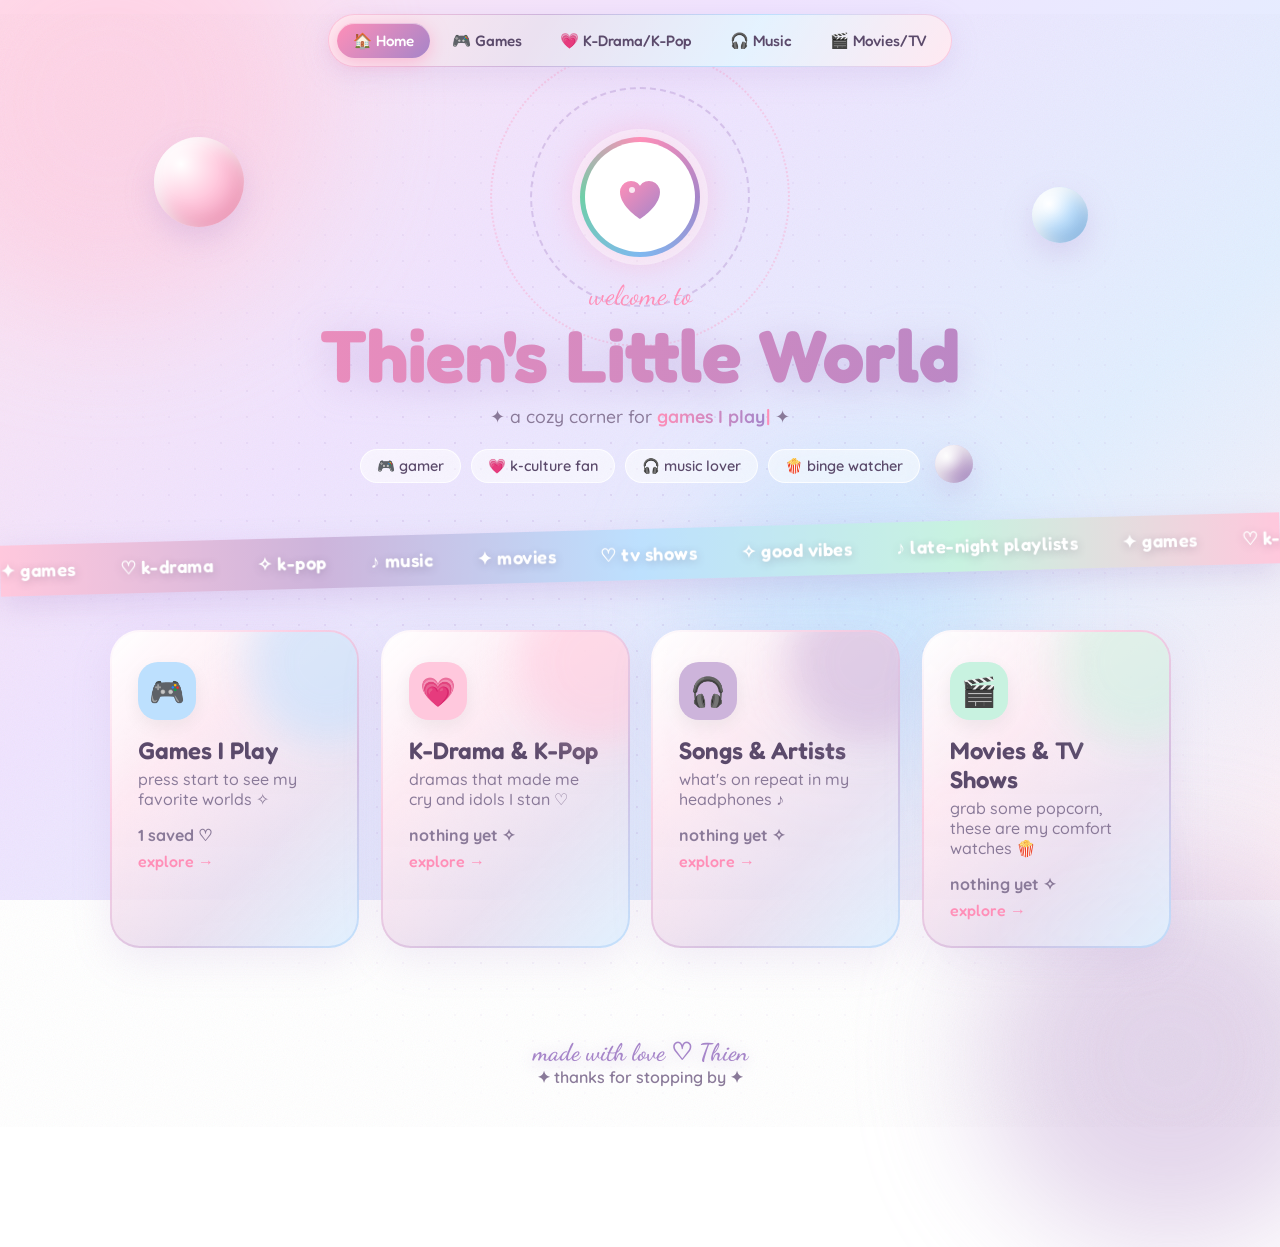
==== commit 0d2a7d16: "Fancy upgrade" ====
--- a/index.html
+++ b/index.html
@@ -11,6 +11,8 @@
 <body data-page="home">
 <div class="blob b1"></div><div class="blob b2"></div><div class="blob b3"></div>
 <div id="sparkles"></div>
+<div id="progress"></div>
+<div class="grain"></div>
 <nav id="nav">
   <a href="index.html" data-p="home">🏠 Home</a>
   <a href="games.html" data-p="games">🎮 Games</a>
@@ -18,7 +20,8 @@
   <a href="music.html" data-p="music">🎧 Music</a>
   <a href="movies.html" data-p="movies">🎬 Movies/TV</a>
 </nav>
-<header>
+<header class="hero">
+  <span class="orb o1"></span><span class="orb o2"></span><span class="orb o3"></span><span class="ring r1"></span><span class="ring r2"></span>
   <div class="avatar"><div class="avatar-in">
     <svg viewBox="0 0 64 64"><defs><linearGradient id="hg" x1="0" y1="0" x2="1" y2="1"><stop offset="0" stop-color="#ff8fb8"/><stop offset="1" stop-color="#a685c9"/></linearGradient></defs>
       <path d="M32 54s-20-12.5-20-27a11 11 0 0 1 20-6.3A11 11 0 0 1 52 27c0 14.5-20 27-20 27z" fill="url(#hg)"/>
@@ -26,11 +29,15 @@
   </div></div>
   <div class="hello">welcome to</div>
   <h1>Thien's Little World</h1>
-  <p class="tagline">✦ a cozy corner of things I love ✦</p>
+  <p class="tagline">✦ a cozy corner for <span class="typer" id="typer"></span><span class="caret">|</span> ✦</p>
   <div class="chips">
     <span class="chip">🎮 gamer</span><span class="chip">💗 k-culture fan</span><span class="chip">🎧 music lover</span><span class="chip">🍿 binge watcher</span>
   </div>
 </header>
+<div class="marquee" aria-hidden="true"><div class="track">
+  <span>✦ games</span><span>♡ k-drama</span><span>✧ k-pop</span><span>♪ music</span><span>✦ movies</span><span>♡ tv shows</span><span>✧ good vibes</span><span>♪ late-night playlists</span>
+  <span>✦ games</span><span>♡ k-drama</span><span>✧ k-pop</span><span>♪ music</span><span>✦ movies</span><span>♡ tv shows</span><span>✧ good vibes</span><span>♪ late-night playlists</span>
+</div></div>
 <main>
   <div class="homegrid">
     <a class="homecard" href="games.html"><div class="sec-icon ic-games">🎮</div><h2>Games I Play</h2><p>press start to see my favorite worlds ✧</p><span class="count" data-count="games"></span><div class="go">explore →</div></a>
--- a/style.css
+++ b/style.css
@@ -131,3 +131,146 @@
   .homecard .go{font-family:'Fredoka';font-weight:500;color:var(--pink-d)}
   .ic-games{background:var(--blue)}.ic-kpop{background:var(--pink)}.ic-music{background:var(--lav)}.ic-movies{background:var(--mint)}
   section.page{opacity:1;transform:none}
+
+  /* featured game card */
+  .feature{position:relative;background:var(--glass);border:1.5px solid var(--glass-b);border-radius:32px;padding:32px 30px;
+           backdrop-filter:blur(16px);-webkit-backdrop-filter:blur(16px);box-shadow:0 12px 40px rgba(166,133,201,.18);overflow:hidden;animation:up .8s ease both}
+  .feature::before{content:"";position:absolute;inset:0 0 auto 0;height:6px;background:linear-gradient(90deg,#ff8fb8,#ff6b8b,#a685c9,#7fb8f0)}
+  .feat-top{display:flex;justify-content:space-between;align-items:center;gap:20px;flex-wrap:wrap;margin-bottom:26px}
+  .feat-tag{display:inline-block;font-family:'Fredoka';font-weight:500;font-size:.85rem;color:#fff;padding:4px 12px;border-radius:999px;background:linear-gradient(135deg,#ff6b8b,var(--pink-d))}
+  .feat-title{font-family:'Fredoka';font-weight:700;font-size:clamp(2.2rem,5vw,3rem);letter-spacing:2px;text-transform:uppercase;margin-top:6px;
+              background:linear-gradient(90deg,#ff5c7a,#ff8fb8,#a685c9);-webkit-background-clip:text;background-clip:text;color:transparent}
+  .feat-sub{color:var(--ink-soft);font-weight:600}
+  .ranks{display:flex;gap:14px;flex-wrap:wrap}
+  .rank{flex:1;min-width:130px;border-radius:22px;padding:14px 18px;text-align:center;color:#fff;box-shadow:0 8px 22px rgba(0,0,0,.08);transition:transform .3s}
+  .rank:hover{transform:translateY(-4px) scale(1.03)}
+  .rank.plat{background:linear-gradient(135deg,#5ed1c9,#4aa3c9)}
+  .rank.dia{background:linear-gradient(135deg,#c78bf2,#ff8fc8)}
+  .rk-label{display:block;white-space:nowrap;font-size:.75rem;font-weight:700;text-transform:uppercase;letter-spacing:1px;opacity:.9}
+  .rk-gem{display:block;font-size:1.6rem;line-height:1;margin:8px 0 4px;text-shadow:0 0 14px rgba(255,255,255,.8);animation:bob 2.6s ease-in-out infinite}
+  .rk-name{font-family:'Fredoka';font-weight:600;font-size:1.25rem}
+  .feat-h{font-family:'Fredoka';font-weight:600;font-size:1.25rem;margin:4px 0 14px}
+  .roles{display:grid;grid-template-columns:repeat(auto-fit,minmax(220px,1fr));gap:14px;margin-bottom:28px}
+  .role{background:rgba(255,255,255,.75);border:1.5px solid #fff;border-radius:20px;padding:14px 16px;transition:transform .3s}
+  .role:hover{transform:translateY(-4px)}
+  .role-name{font-family:'Fredoka';font-weight:600;margin-bottom:10px}
+  .agents{display:flex;flex-wrap:wrap;gap:7px}
+  .agents span{font-weight:700;font-size:.88rem;padding:5px 12px;border-radius:999px}
+  .r-sent{border-left:5px solid #6fcfa8}.r-sent .agents span{background:#d8f5e8;color:#2f7d5e}
+  .r-duel{border-left:5px solid #ff8fb8}.r-duel .agents span{background:#ffe0ec;color:#b8406e}
+  .r-ctrl{border-left:5px solid #a685c9}.r-ctrl .agents span{background:#eadcf6;color:#6d4a94}
+  .r-init{border-left:5px solid #7fb8f0}.r-init .agents span{background:#dcecfd;color:#3a6fa6}
+  .maps{display:grid;grid-template-columns:repeat(auto-fit,minmax(120px,1fr));gap:14px}
+  .map{height:90px;border-radius:20px;display:grid;place-items:center;position:relative;overflow:hidden;transition:transform .3s}
+  .map:hover{transform:scale(1.05) rotate(-1deg)}
+  .map span{font-family:'Fredoka';font-weight:600;font-size:1.2rem;color:#fff;letter-spacing:1px;text-shadow:0 2px 8px rgba(0,0,0,.15);position:relative}
+  .map::after{content:"✦";position:absolute;right:12px;top:6px;color:rgba(255,255,255,.7)}
+  .m1{background:linear-gradient(135deg,#ffd6a5,#ffadad)}
+  .m2{background:linear-gradient(135deg,#ffb38a,#ff8fb8)}
+  .m3{background:linear-gradient(135deg,#a0e7c5,#7fb8f0)}
+  .m4{background:linear-gradient(135deg,#b8a6f0,#ff9fc8)}
+  @media(max-width:600px){.feature{padding:26px 18px}.ranks{width:100%}.map{height:70px}}
+
+/* ================= ✦ FANCY UPGRADE ✦ ================= */
+  body{animation:pagein .7s ease both}
+  @keyframes pagein{from{opacity:0;filter:blur(6px)}}
+  body.leaving{opacity:0;filter:blur(6px);transition:opacity .35s,filter .35s}
+  body::before{content:"";position:fixed;inset:0;z-index:0;pointer-events:none;
+    background-image:radial-gradient(rgba(166,133,201,.18) 1.2px,transparent 1.2px);background-size:26px 26px;
+    -webkit-mask-image:radial-gradient(ellipse at center,#000 30%,transparent 75%);mask-image:radial-gradient(ellipse at center,#000 30%,transparent 75%)}
+  .grain{position:fixed;inset:0;z-index:1;pointer-events:none;opacity:.06;mix-blend-mode:multiply;
+    background-image:url("data:image/svg+xml,%3Csvg xmlns='http://www.w3.org/2000/svg' width='160' height='160'%3E%3Cfilter id='n'%3E%3CfeTurbulence type='fractalNoise' baseFrequency='.9' numOctaves='3'/%3E%3C/filter%3E%3Crect width='100%25' height='100%25' filter='url(%23n)'/%3E%3C/svg%3E")}
+  ::selection{background:var(--pink-d);color:#fff}
+  ::-webkit-scrollbar{width:10px}::-webkit-scrollbar-track{background:transparent}
+  ::-webkit-scrollbar-thumb{background:linear-gradient(var(--pink-d),var(--lav-d));border-radius:99px}
+
+  /* scroll progress */
+  #progress{position:fixed;top:0;left:0;height:4px;width:0;z-index:100;border-radius:0 4px 4px 0;
+    background:linear-gradient(90deg,#ff8fb8,#a685c9,#7fb8f0);box-shadow:0 0 12px rgba(255,143,184,.8)}
+
+  /* nav glow */
+  nav{background:linear-gradient(rgba(255,255,255,.6),rgba(255,255,255,.6)) padding-box,
+      linear-gradient(120deg,#ffc8dd,#cdb4db,#bde0fe,#ffc8dd) border-box;border:1.5px solid transparent}
+  nav a{position:relative}
+  nav a.active{background:linear-gradient(135deg,#ff8fb8,#a685c9);box-shadow:0 4px 18px rgba(255,143,184,.55),inset 0 1px 0 rgba(255,255,255,.5)}
+
+  /* hero decorations */
+  header{position:relative}
+  .hero{overflow:visible}
+  .orb{position:absolute;border-radius:50%;pointer-events:none;z-index:-1;animation:orbit 9s ease-in-out infinite alternate;
+       box-shadow:inset -8px -10px 20px rgba(0,0,0,.08),inset 8px 8px 18px rgba(255,255,255,.9),0 12px 30px rgba(166,133,201,.25)}
+  .o1{width:90px;height:90px;left:12%;top:70px;background:radial-gradient(circle at 30% 30%,#fff,#ffc8dd 45%,#ff8fb8)}
+  .o2{width:56px;height:56px;right:15%;top:120px;background:radial-gradient(circle at 30% 30%,#fff,#bde0fe 45%,#7fb8f0);animation-delay:-3s}
+  .o3{width:38px;height:38px;right:24%;bottom:40px;background:radial-gradient(circle at 30% 30%,#fff,#cdb4db 45%,#a685c9);animation-delay:-6s}
+  .ring{position:absolute;border-radius:50%;border:2px dashed rgba(166,133,201,.35);pointer-events:none;z-index:-1;animation:spin 30s linear infinite}
+  .r1{width:220px;height:220px;left:calc(50% - 110px);top:20px}
+  .r2{width:300px;height:300px;left:calc(50% - 150px);top:-20px;border-style:dotted;border-color:rgba(255,143,184,.3);animation-direction:reverse;animation-duration:45s}
+  @keyframes orbit{to{transform:translate(18px,-22px) scale(1.08)}}
+  h1{filter:drop-shadow(0 6px 18px rgba(166,133,201,.35))}
+  .avatar{box-shadow:0 0 0 8px rgba(255,255,255,.4),0 0 40px rgba(255,143,184,.5)}
+  .typer{font-weight:700;background:linear-gradient(90deg,#ff8fb8,#a685c9);-webkit-background-clip:text;background-clip:text;color:transparent}
+  .caret{color:var(--pink-d);font-weight:700;animation:blink 1s steps(1) infinite;margin-left:1px}
+  @keyframes blink{50%{opacity:0}}
+  .chip{transition:transform .25s,box-shadow .25s}
+  .chip:hover{transform:translateY(-3px) rotate(-2deg);box-shadow:0 8px 18px rgba(255,143,184,.3)}
+
+  /* marquee */
+  .marquee{position:relative;z-index:2;overflow:hidden;margin:6px 0 40px;padding:14px 0;transform:rotate(-1.5deg);
+    background:linear-gradient(90deg,#ffc8dd,#cdb4db,#bde0fe,#c8f2e0,#ffc8dd);box-shadow:0 10px 30px rgba(166,133,201,.25)}
+  .track{display:flex;gap:44px;width:max-content;animation:scrollx 28s linear infinite}
+  .track span{font-family:'Fredoka';font-weight:600;font-size:1.15rem;color:#fff;white-space:nowrap;text-shadow:0 2px 8px rgba(91,74,107,.25);letter-spacing:.5px}
+  @keyframes scrollx{to{transform:translateX(-50%)}}
+
+  /* gradient borders + tilt + shine */
+  .homecard,.feature,section.page{
+    background:linear-gradient(rgba(255,255,255,.62),rgba(255,255,255,.5)) padding-box,
+               linear-gradient(135deg,rgba(255,255,255,.95),rgba(255,200,221,.8),rgba(205,180,219,.8),rgba(189,224,254,.9)) border-box;
+    border:2px solid transparent}
+  .tilt{transform-style:preserve-3d;will-change:transform;position:relative}
+  .tilt::after{content:"";position:absolute;inset:0;border-radius:inherit;pointer-events:none;opacity:0;transition:opacity .3s;
+    background:radial-gradient(circle at var(--mx,50%) var(--my,50%),rgba(255,255,255,.65),transparent 45%)}
+  .tilt:hover::after{opacity:1}
+  .homecard{padding:30px 26px 26px;overflow:hidden}
+  .homecard .sec-icon{transition:transform .5s cubic-bezier(.3,1.6,.6,1)}
+  .homecard:hover .sec-icon{transform:rotate(-12deg) scale(1.15)}
+  .homecard .go{display:inline-block;transition:transform .3s,letter-spacing .3s}
+  .homecard:hover .go{transform:translateX(6px);letter-spacing:1px}
+  .homecard:hover{box-shadow:0 22px 50px rgba(255,143,184,.35),0 0 0 4px rgba(255,255,255,.4)}
+  .homecard::before{content:"";position:absolute;width:160px;height:160px;border-radius:50%;right:-50px;top:-50px;filter:blur(20px);opacity:.55;transition:transform .6s}
+  .homecard:hover::before{transform:scale(1.5)}
+  .homecard:nth-child(1)::before{background:var(--blue)}.homecard:nth-child(2)::before{background:var(--pink)}
+  .homecard:nth-child(3)::before{background:var(--lav)}.homecard:nth-child(4)::before{background:var(--mint)}
+
+  .page-icon{box-shadow:0 0 0 8px rgba(255,255,255,.45),0 14px 34px rgba(166,133,201,.35)}
+  .card{box-shadow:0 6px 18px rgba(166,133,201,.12)}
+  .card .cover{position:relative}
+  .card .cover::after{content:"";position:absolute;inset:0;background:linear-gradient(120deg,transparent 30%,rgba(255,255,255,.55) 50%,transparent 70%);
+    transform:translateX(-100%);transition:transform .8s}
+  .card:hover .cover::after{transform:translateX(100%)}
+
+  /* featured card extras */
+  .feature::before{height:6px;background-size:200% 100%;animation:shimmer 4s linear infinite}
+  .feature{box-shadow:0 18px 50px rgba(255,107,139,.18)}
+  .rank{position:relative;overflow:hidden}
+  .rank::after{content:"";position:absolute;top:0;left:-60%;width:40%;height:100%;transform:skewX(-20deg);
+    background:linear-gradient(90deg,transparent,rgba(255,255,255,.55),transparent);animation:sheen 3.5s ease-in-out infinite}
+  .rank.dia::after{animation-delay:1.7s}
+  @keyframes sheen{0%,60%{left:-60%}100%{left:130%}}
+  .rank.dia{box-shadow:0 0 26px rgba(199,139,242,.55)}
+  .agents span{transition:transform .2s;cursor:default}
+  .agents span:hover{transform:translateY(-3px) scale(1.08)}
+  .map{box-shadow:0 8px 20px rgba(166,133,201,.2)}
+
+  /* buttons */
+  .add-btn,.save{position:relative;overflow:hidden}
+  .ripple{position:absolute;border-radius:50%;background:rgba(255,255,255,.6);transform:scale(0);animation:rip .6s ease-out;pointer-events:none}
+  @keyframes rip{to{transform:scale(4);opacity:0}}
+
+  /* cursor sparkle trail */
+  .trail{position:fixed;pointer-events:none;z-index:200;font-size:12px;transform:translate(-50%,-50%);animation:fadeT .8s ease-out forwards}
+  @keyframes fadeT{to{opacity:0;transform:translate(-50%,10px) scale(.3) rotate(90deg)}}
+
+  footer{padding-top:30px}
+  footer .sig{filter:drop-shadow(0 3px 8px rgba(166,133,201,.4))}
+  @media(max-width:700px){.orb,.ring{display:none}.marquee{margin-bottom:28px}}
+  @media (prefers-reduced-motion:reduce){.track{animation:none}}
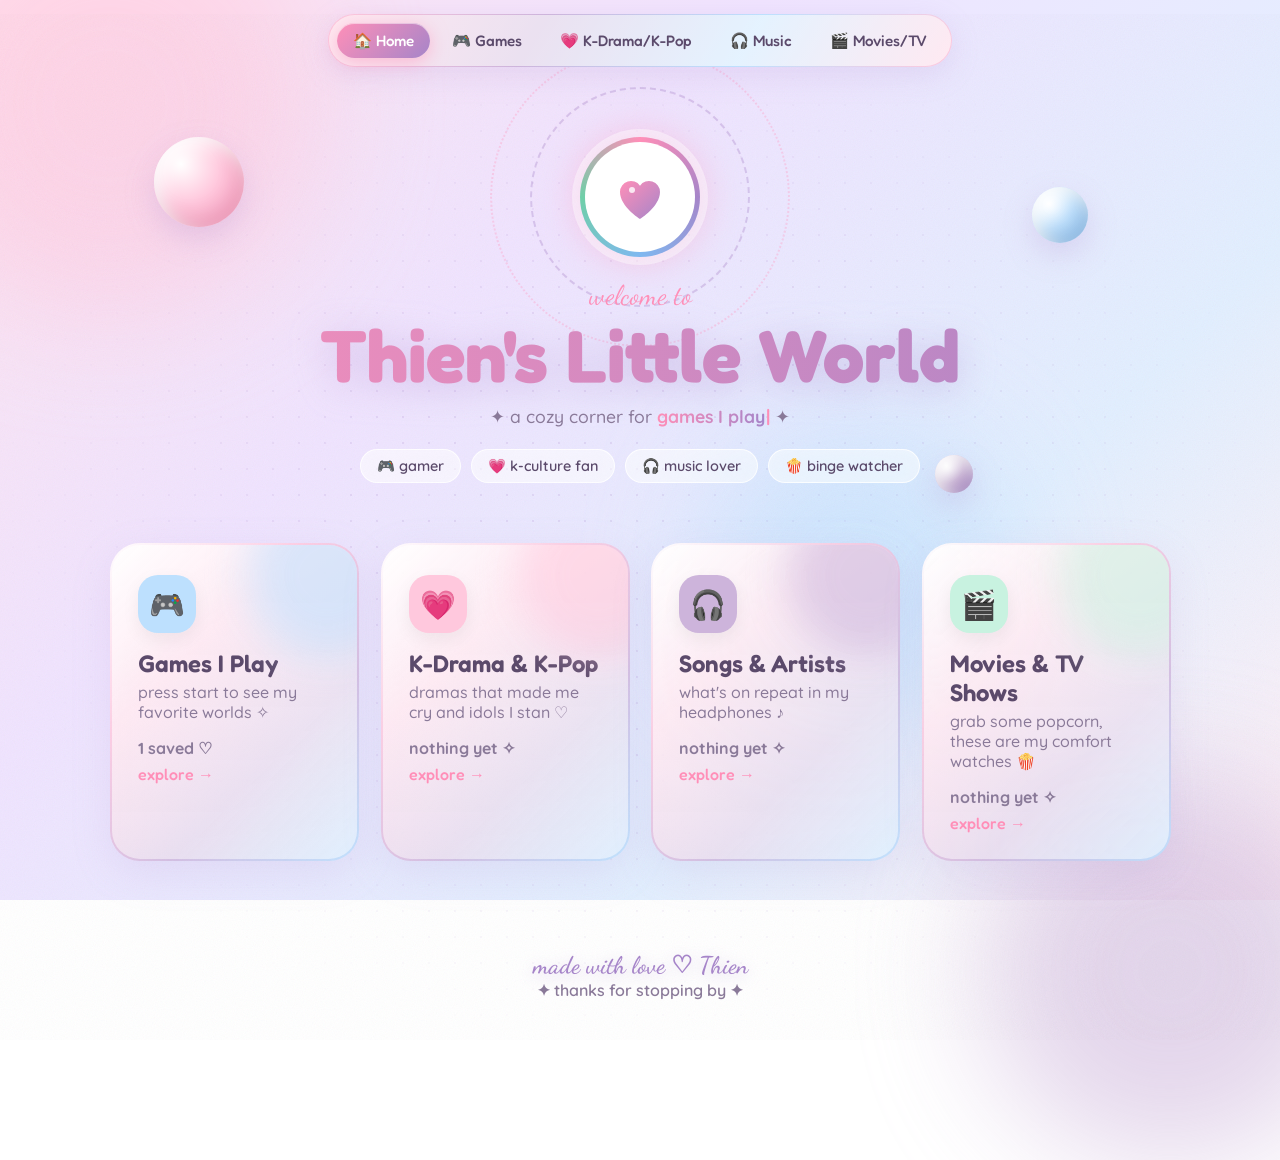
==== commit 2f7b66fe: "Remove scrolling banner" ====
--- a/index.html
+++ b/index.html
@@ -34,10 +34,6 @@
     <span class="chip">🎮 gamer</span><span class="chip">💗 k-culture fan</span><span class="chip">🎧 music lover</span><span class="chip">🍿 binge watcher</span>
   </div>
 </header>
-<div class="marquee" aria-hidden="true"><div class="track">
-  <span>✦ games</span><span>♡ k-drama</span><span>✧ k-pop</span><span>♪ music</span><span>✦ movies</span><span>♡ tv shows</span><span>✧ good vibes</span><span>♪ late-night playlists</span>
-  <span>✦ games</span><span>♡ k-drama</span><span>✧ k-pop</span><span>♪ music</span><span>✦ movies</span><span>♡ tv shows</span><span>✧ good vibes</span><span>♪ late-night playlists</span>
-</div></div>
 <main>
   <div class="homegrid">
     <a class="homecard" href="games.html"><div class="sec-icon ic-games">🎮</div><h2>Games I Play</h2><p>press start to see my favorite worlds ✧</p><span class="count" data-count="games"></span><div class="go">explore →</div></a>
--- a/style.css
+++ b/style.css
@@ -32,7 +32,7 @@
   nav a:hover,nav a.active{background:linear-gradient(135deg,var(--pink),var(--lav));color:#fff;box-shadow:0 4px 14px rgba(255,143,184,.4)}
 
   /* hero */
-  header{text-align:center;padding:70px 20px 40px}
+  header{text-align:center;padding:70px 20px 50px}
   .avatar{width:120px;height:120px;margin:0 auto 22px;border-radius:50%;padding:5px;
           background:conic-gradient(from 0deg,var(--pink-d),var(--lav-d),var(--blue-d),var(--mint-d),var(--pink-d));animation:spin 8s linear infinite}
   .avatar-in{width:100%;height:100%;border-radius:50%;background:#fff;display:grid;place-items:center;animation:spin 8s linear infinite reverse}
@@ -214,12 +214,6 @@
   .chip{transition:transform .25s,box-shadow .25s}
   .chip:hover{transform:translateY(-3px) rotate(-2deg);box-shadow:0 8px 18px rgba(255,143,184,.3)}
 
-  /* marquee */
-  .marquee{position:relative;z-index:2;overflow:hidden;margin:6px 0 40px;padding:14px 0;transform:rotate(-1.5deg);
-    background:linear-gradient(90deg,#ffc8dd,#cdb4db,#bde0fe,#c8f2e0,#ffc8dd);box-shadow:0 10px 30px rgba(166,133,201,.25)}
-  .track{display:flex;gap:44px;width:max-content;animation:scrollx 28s linear infinite}
-  .track span{font-family:'Fredoka';font-weight:600;font-size:1.15rem;color:#fff;white-space:nowrap;text-shadow:0 2px 8px rgba(91,74,107,.25);letter-spacing:.5px}
-  @keyframes scrollx{to{transform:translateX(-50%)}}
 
   /* gradient borders + tilt + shine */
   .homecard,.feature,section.page{
@@ -272,5 +266,4 @@
 
   footer{padding-top:30px}
   footer .sig{filter:drop-shadow(0 3px 8px rgba(166,133,201,.4))}
-  @media(max-width:700px){.orb,.ring{display:none}.marquee{margin-bottom:28px}}
-  @media (prefers-reduced-motion:reduce){.track{animation:none}}
+  @media(max-width:700px){.orb,.ring{display:none}}
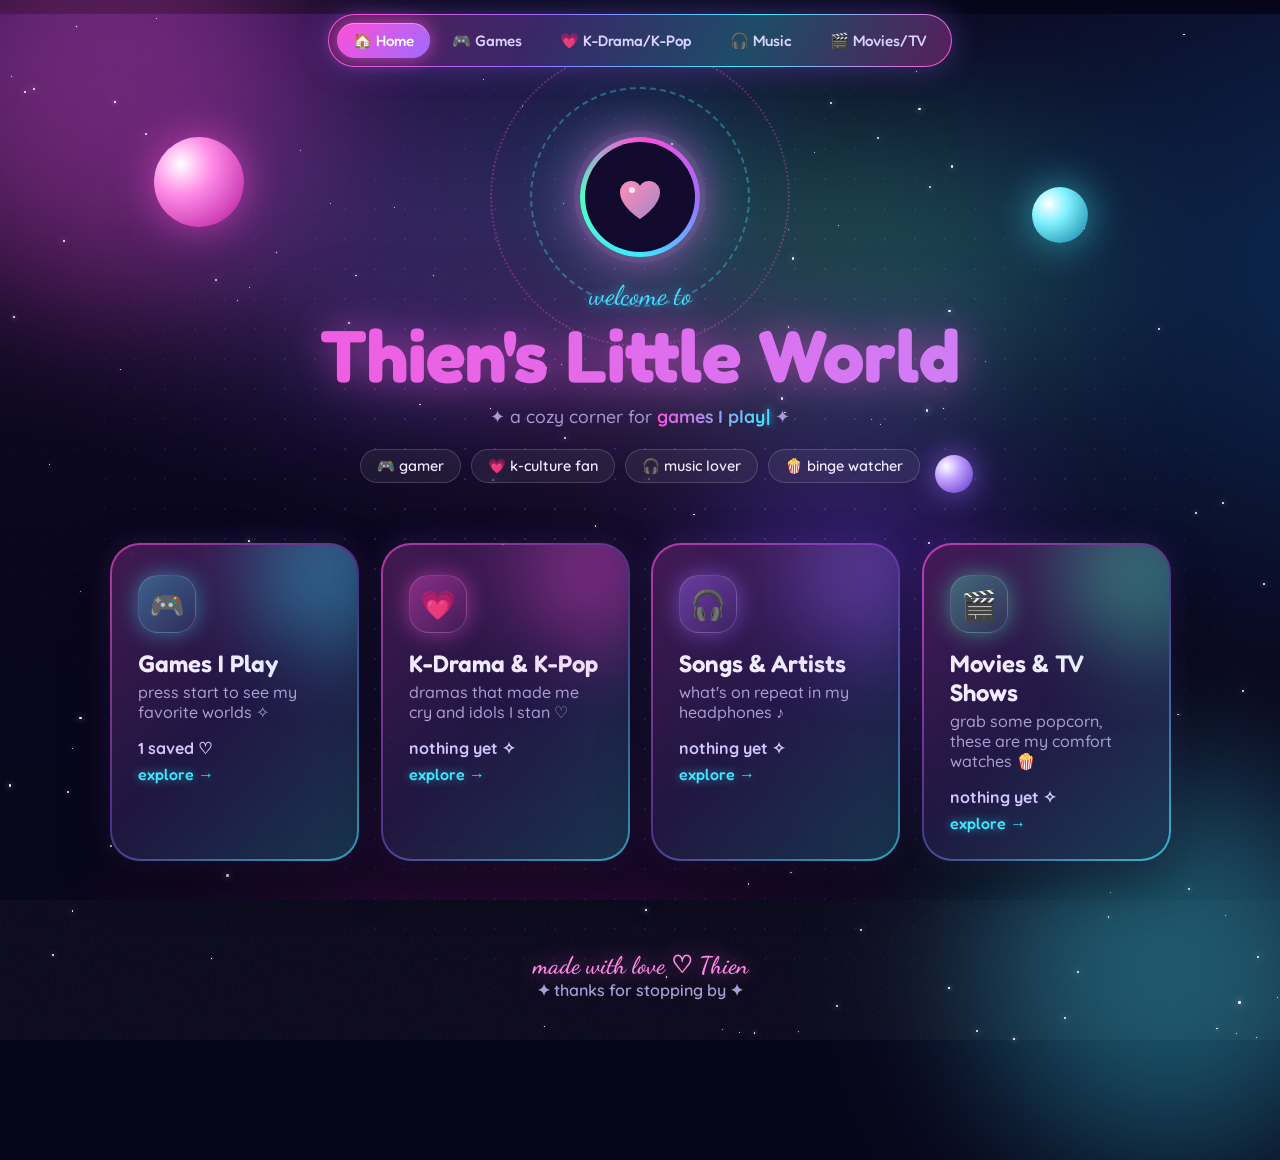
==== commit 6d62f4cd: "Galaxy theme" ====
--- a/index.html
+++ b/index.html
@@ -6,7 +6,7 @@
 <title>Thien's Little World</title>
 <link rel="preconnect" href="https://fonts.googleapis.com">
 <link href="https://fonts.googleapis.com/css2?family=Fredoka:wght@400;500;600;700&family=Quicksand:wght@400;500;600;700&family=Dancing+Script:wght@600;700&display=swap" rel="stylesheet">
-<link rel="stylesheet" href="style.css">
+<link rel="stylesheet" href="style.css?v=galaxy1">
 </head>
 <body data-page="home">
 <div class="blob b1"></div><div class="blob b2"></div><div class="blob b3"></div>
@@ -63,6 +63,6 @@
     <div class="row"><button type="button" class="cancel" id="cancel">Cancel</button><button type="submit" class="save">Save ♡</button></div>
   </form>
 </div>
-<script src="app.js"></script>
+<script src="app.js?v=galaxy1"></script>
 </body>
 </html>
--- a/style.css
+++ b/style.css
@@ -267,3 +267,130 @@
   footer{padding-top:30px}
   footer .sig{filter:drop-shadow(0 3px 8px rgba(166,133,201,.4))}
   @media(max-width:700px){.orb,.ring{display:none}}
+
+/* ================= ✦ GALAXY NIGHT THEME ✦ ================= */
+  :root{
+    --neon-pink:#ff4fd8; --neon-vio:#9d6bff; --neon-cyan:#3ee8ff; --neon-mint:#4dffc3; --neon-gold:#ffd36b;
+    --ink:#f1ecff; --ink-soft:#a99fd6;
+    --glass:rgba(255,255,255,.055); --glass-b:rgba(255,255,255,.14);
+    --pink:#ff4fd8; --pink-d:#ff4fd8; --lav:#9d6bff; --lav-d:#9d6bff; --blue:#3ee8ff; --blue-d:#3ee8ff; --mint:#4dffc3; --mint-d:#4dffc3;
+  }
+  html{background:#07051a}
+  body{color:var(--ink);
+    background:radial-gradient(1200px 700px at 15% -10%,#2a0f4f 0%,transparent 60%),
+               radial-gradient(1000px 700px at 110% 30%,#0b2a52 0%,transparent 60%),
+               radial-gradient(900px 600px at 40% 120%,#3a0b44 0%,transparent 60%),
+               linear-gradient(180deg,#0a0620 0%,#07051a 100%);background-attachment:fixed}
+  body::before{background-image:radial-gradient(rgba(157,107,255,.22) 1px,transparent 1px);background-size:30px 30px}
+  .grain{mix-blend-mode:overlay;opacity:.08}
+  .blob{opacity:.35;filter:blur(80px);mix-blend-mode:screen}
+  .b1{background:#ff4fd8}.b2{background:#3ee8ff}.b3{background:#7a3cff}
+
+  /* stars */
+  #stars{position:fixed;inset:0;z-index:0;pointer-events:none}
+  #stars i{position:absolute;border-radius:50%;background:#fff;animation:twinkle ease-in-out infinite}
+  @keyframes twinkle{0%,100%{opacity:.15;transform:scale(.6)}50%{opacity:1;transform:scale(1)}}
+  .shoot{position:fixed;width:140px;height:2px;z-index:1;pointer-events:none;border-radius:2px;
+    background:linear-gradient(90deg,rgba(255,255,255,.9),transparent);transform:rotate(-25deg);animation:shoot 1.4s ease-out forwards}
+  @keyframes shoot{from{opacity:1;translate:0 0}to{opacity:0;translate:-500px 230px}}
+
+  /* aurora band behind hero */
+  header::before{content:"";position:absolute;left:50%;top:40px;width:min(900px,90vw);height:320px;transform:translateX(-50%);z-index:-2;pointer-events:none;
+    background:conic-gradient(from 180deg at 50% 50%,#ff4fd8,#9d6bff,#3ee8ff,#4dffc3,#ff4fd8);filter:blur(90px);opacity:.28;border-radius:50%;animation:aur 14s ease-in-out infinite alternate}
+  @keyframes aur{to{transform:translateX(-50%) scale(1.15) rotate(25deg);opacity:.4}}
+
+  /* text */
+  .hello{color:var(--neon-cyan);text-shadow:0 0 12px rgba(62,232,255,.7)}
+  h1{background:linear-gradient(90deg,#ff4fd8,#c18bff,#3ee8ff,#ff4fd8);background-size:300% 100%;-webkit-background-clip:text;background-clip:text;color:transparent;
+     filter:drop-shadow(0 0 18px rgba(255,79,216,.45)) drop-shadow(0 0 40px rgba(157,107,255,.35))}
+  .tagline{color:var(--ink-soft)}
+  .typer{background:linear-gradient(90deg,#ff4fd8,#3ee8ff);-webkit-background-clip:text;background-clip:text;color:transparent}
+  .caret{color:var(--neon-cyan);text-shadow:0 0 8px var(--neon-cyan)}
+  ::selection{background:var(--neon-pink);color:#fff}
+  ::-webkit-scrollbar-thumb{background:linear-gradient(#ff4fd8,#3ee8ff)}
+  #progress{background:linear-gradient(90deg,#ff4fd8,#9d6bff,#3ee8ff);box-shadow:0 0 14px #ff4fd8,0 0 28px #3ee8ff}
+
+  /* nav */
+  nav{background:linear-gradient(rgba(16,10,40,.7),rgba(16,10,40,.7)) padding-box,
+      linear-gradient(120deg,#ff4fd8,#9d6bff,#3ee8ff,#ff4fd8) border-box;box-shadow:0 0 30px rgba(157,107,255,.35)}
+  nav a{color:#d9d2ff}
+  nav a:hover{background:rgba(255,255,255,.08);color:#fff;box-shadow:none}
+  nav a.active{background:linear-gradient(135deg,#ff4fd8,#9d6bff);color:#fff;box-shadow:0 0 18px rgba(255,79,216,.7),inset 0 1px 0 rgba(255,255,255,.35)}
+
+  /* hero bits */
+  .avatar{background:conic-gradient(from 0deg,#ff4fd8,#9d6bff,#3ee8ff,#4dffc3,#ff4fd8);box-shadow:0 0 0 6px rgba(255,255,255,.05),0 0 40px rgba(255,79,216,.6),0 0 80px rgba(62,232,255,.3)}
+  .avatar-in{background:#120b2e}
+  .ring{border-color:rgba(62,232,255,.35)}.r2{border-color:rgba(255,79,216,.3)}
+  .o1{background:radial-gradient(circle at 30% 30%,#fff,#ff8ae6 35%,#b0139a);box-shadow:0 0 40px rgba(255,79,216,.6)}
+  .o2{background:radial-gradient(circle at 30% 30%,#fff,#7ff1ff 35%,#0b7d9c);box-shadow:0 0 40px rgba(62,232,255,.6)}
+  .o3{background:radial-gradient(circle at 30% 30%,#fff,#c3a3ff 35%,#5a2fc2);box-shadow:0 0 30px rgba(157,107,255,.7)}
+  .chip{background:rgba(255,255,255,.06);border-color:rgba(255,255,255,.16);color:#efe9ff}
+  .chip:hover{box-shadow:0 0 18px rgba(255,79,216,.45);border-color:rgba(255,79,216,.6)}
+  .page-icon{box-shadow:0 0 0 6px rgba(255,255,255,.05),0 0 40px rgba(157,107,255,.55)}
+
+  /* glass panels with neon borders */
+  .homecard,.feature,section.page{
+    background:linear-gradient(rgba(22,14,52,.72),rgba(14,10,36,.72)) padding-box,
+               linear-gradient(135deg,rgba(255,79,216,.7),rgba(157,107,255,.45),rgba(62,232,255,.7)) border-box;
+    box-shadow:0 20px 50px rgba(0,0,0,.45),0 0 30px rgba(157,107,255,.18)}
+  .homecard{color:var(--ink)}
+  .homecard:hover{box-shadow:0 24px 60px rgba(0,0,0,.5),0 0 40px rgba(255,79,216,.45),0 0 80px rgba(62,232,255,.2)}
+  .homecard::before{opacity:.35;filter:blur(40px)}
+  .homecard p,.sec-sub{color:var(--ink-soft)}
+  .homecard .go{color:var(--neon-cyan);text-shadow:0 0 10px rgba(62,232,255,.6)}
+  .count{color:#cfc6ff}
+  .tilt::after{background:radial-gradient(circle at var(--mx,50%) var(--my,50%),rgba(255,255,255,.18),transparent 45%)}
+
+  /* icon tiles */
+  .sec-icon,.page-icon{border:1px solid rgba(255,255,255,.15)}
+  .ic-games,#games .sec-icon{background:linear-gradient(135deg,rgba(62,232,255,.35),rgba(62,232,255,.1));box-shadow:0 0 22px rgba(62,232,255,.45)}
+  .ic-kpop,#kpop .sec-icon{background:linear-gradient(135deg,rgba(255,79,216,.4),rgba(255,79,216,.1));box-shadow:0 0 22px rgba(255,79,216,.5)}
+  .ic-music,#music .sec-icon{background:linear-gradient(135deg,rgba(157,107,255,.45),rgba(157,107,255,.12));box-shadow:0 0 22px rgba(157,107,255,.55)}
+  .ic-movies,#movies .sec-icon{background:linear-gradient(135deg,rgba(77,255,195,.35),rgba(77,255,195,.1));box-shadow:0 0 22px rgba(77,255,195,.45)}
+
+  /* buttons */
+  .add-btn,.save{background:linear-gradient(135deg,#ff4fd8,#9d6bff)!important;box-shadow:0 0 20px rgba(255,79,216,.55)!important;color:#fff}
+  #games .add-btn{background:linear-gradient(135deg,#3ee8ff,#9d6bff)!important;box-shadow:0 0 20px rgba(62,232,255,.5)!important}
+  #movies .add-btn{background:linear-gradient(135deg,#4dffc3,#3ee8ff)!important;box-shadow:0 0 20px rgba(77,255,195,.5)!important;color:#08202a}
+  .back{color:var(--ink-soft)} .back:hover{background:rgba(255,255,255,.08);color:#fff}
+
+  /* user cards + empty */
+  .card{background:rgba(255,255,255,.05);border-color:rgba(255,255,255,.12);box-shadow:0 10px 26px rgba(0,0,0,.35)}
+  .card:hover{box-shadow:0 0 30px rgba(255,79,216,.35)}
+  .card .meta,.card .note{color:var(--ink-soft)}
+  .hearts{color:var(--neon-pink);text-shadow:0 0 8px rgba(255,79,216,.7)}
+  .del{background:rgba(20,12,45,.85);color:#cfc6ff}
+  .empty{border-color:rgba(157,107,255,.45);color:var(--ink-soft);background:rgba(255,255,255,.02)}
+
+  /* Valorant feature */
+  .feature::before{background:linear-gradient(90deg,#ff4655,#ff4fd8,#9d6bff,#3ee8ff,#ff4655);background-size:200% 100%;box-shadow:0 0 18px #ff4fd8}
+  .feat-tag{background:linear-gradient(135deg,#ff4655,#ff4fd8);box-shadow:0 0 14px rgba(255,70,85,.6)}
+  .feat-title{background:linear-gradient(90deg,#ff4655,#ff4fd8,#c18bff);-webkit-background-clip:text;background-clip:text;color:transparent;filter:drop-shadow(0 0 14px rgba(255,70,85,.5))}
+  .feat-sub{color:var(--ink-soft)}
+  .rank.plat{background:linear-gradient(135deg,#1fb6b0,#1c6fa8);box-shadow:0 0 24px rgba(62,232,255,.5)}
+  .rank.dia{background:linear-gradient(135deg,#8a3dff,#ff4fd8);box-shadow:0 0 30px rgba(255,79,216,.6)}
+  .role{background:rgba(255,255,255,.045);border-color:rgba(255,255,255,.1)}
+  .r-sent{border-left-color:#4dffc3}.r-sent .agents span{background:rgba(77,255,195,.14);color:#7dffd4;border:1px solid rgba(77,255,195,.35)}
+  .r-duel{border-left-color:#ff4fd8}.r-duel .agents span{background:rgba(255,79,216,.14);color:#ff8ae6;border:1px solid rgba(255,79,216,.35)}
+  .r-ctrl{border-left-color:#9d6bff}.r-ctrl .agents span{background:rgba(157,107,255,.16);color:#c7aaff;border:1px solid rgba(157,107,255,.4)}
+  .r-init{border-left-color:#3ee8ff}.r-init .agents span{background:rgba(62,232,255,.13);color:#8af2ff;border:1px solid rgba(62,232,255,.35)}
+  .agents span:hover{box-shadow:0 0 14px currentColor}
+  .map{border:1px solid rgba(255,255,255,.15)}
+  .m1{background:linear-gradient(135deg,#ff9a5a,#ff4f8b)}
+  .m2{background:linear-gradient(135deg,#ff4655,#b5179e)}
+  .m3{background:linear-gradient(135deg,#1fd1a5,#2a6fdb)}
+  .m4{background:linear-gradient(135deg,#7a3cff,#ff4fd8)}
+  .map:hover{box-shadow:0 0 28px rgba(255,79,216,.5)}
+
+  /* modal */
+  .overlay{background:rgba(5,3,18,.65)}
+  .modal{background:linear-gradient(160deg,#1a1040,#120b2e);border:1px solid rgba(157,107,255,.4);box-shadow:0 0 50px rgba(157,107,255,.35);color:var(--ink)}
+  .modal input,.modal textarea{background:rgba(255,255,255,.06);color:var(--ink);border-color:rgba(157,107,255,.45)}
+  .modal input::placeholder,.modal textarea::placeholder{color:#7f77aa}
+  .modal input:focus,.modal textarea:focus{border-color:#ff4fd8;box-shadow:0 0 0 4px rgba(255,79,216,.2)}
+  .rate span{color:#3a2f66}.rate span.on{color:#ff4fd8;text-shadow:0 0 10px #ff4fd8}
+  .cancel{background:rgba(255,255,255,.08);color:var(--ink)}
+  .file-note{color:var(--ink-soft)}
+
+  footer{color:var(--ink-soft)}
+  footer .sig{color:#ff8ae6;filter:drop-shadow(0 0 10px rgba(255,79,216,.6))}
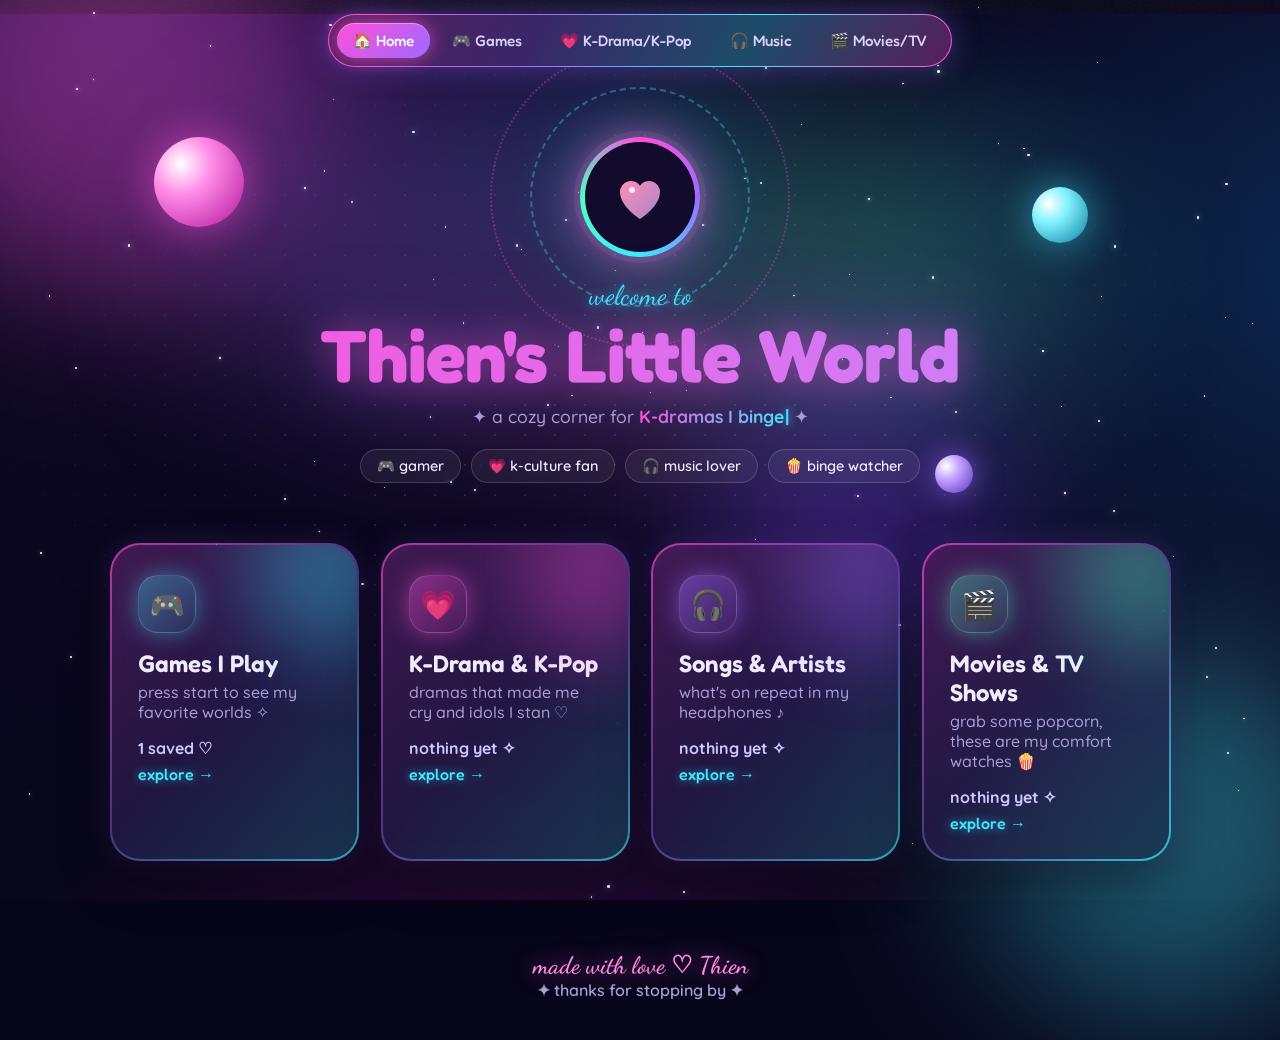
==== commit 6eab5a00: "Add agent and map viewer" ====
--- a/index.html
+++ b/index.html
@@ -6,7 +6,7 @@
 <title>Thien's Little World</title>
 <link rel="preconnect" href="https://fonts.googleapis.com">
 <link href="https://fonts.googleapis.com/css2?family=Fredoka:wght@400;500;600;700&family=Quicksand:wght@400;500;600;700&family=Dancing+Script:wght@600;700&display=swap" rel="stylesheet">
-<link rel="stylesheet" href="style.css?v=galaxy1">
+<link rel="stylesheet" href="style.css?v=galaxy2">
 </head>
 <body data-page="home">
 <div class="blob b1"></div><div class="blob b2"></div><div class="blob b3"></div>
@@ -63,6 +63,6 @@
     <div class="row"><button type="button" class="cancel" id="cancel">Cancel</button><button type="submit" class="save">Save ♡</button></div>
   </form>
 </div>
-<script src="app.js?v=galaxy1"></script>
+<script src="app.js?v=galaxy2"></script>
 </body>
 </html>
--- a/style.css
+++ b/style.css
@@ -173,8 +173,8 @@
 
 /* ================= ✦ FANCY UPGRADE ✦ ================= */
   body{animation:pagein .7s ease both}
-  @keyframes pagein{from{opacity:0;filter:blur(6px)}}
-  body.leaving{opacity:0;filter:blur(6px);transition:opacity .35s,filter .35s}
+  @keyframes pagein{from{opacity:0}}
+  body.leaving{opacity:0;transition:opacity .3s}
   body::before{content:"";position:fixed;inset:0;z-index:0;pointer-events:none;
     background-image:radial-gradient(rgba(166,133,201,.18) 1.2px,transparent 1.2px);background-size:26px 26px;
     -webkit-mask-image:radial-gradient(ellipse at center,#000 30%,transparent 75%);mask-image:radial-gradient(ellipse at center,#000 30%,transparent 75%)}
@@ -394,3 +394,40 @@
 
   footer{color:var(--ink-soft)}
   footer .sig{color:#ff8ae6;filter:drop-shadow(0 0 10px rgba(255,79,216,.6))}
+
+/* ================= ✦ VALORANT VIEWER ✦ ================= */
+  .hint{font-family:'Quicksand';font-size:.8rem;font-weight:600;color:var(--neon-cyan);opacity:.8;margin-left:8px}
+  button.agent{font-family:'Quicksand';font-weight:700;font-size:.88rem;padding:5px 12px;border-radius:999px;cursor:pointer;display:inline-flex;align-items:center;gap:6px;transition:transform .2s,box-shadow .2s}
+  button.agent:hover{transform:translateY(-3px) scale(1.08);box-shadow:0 0 14px currentColor}
+  .agent-ic{width:22px;height:22px;border-radius:50%;object-fit:cover;margin-left:-6px;background:rgba(0,0,0,.25)}
+  .r-sent button.agent{background:rgba(77,255,195,.14);color:#7dffd4;border:1px solid rgba(77,255,195,.35)}
+  .r-duel button.agent{background:rgba(255,79,216,.14);color:#ff8ae6;border:1px solid rgba(255,79,216,.35)}
+  .r-ctrl button.agent{background:rgba(157,107,255,.16);color:#c7aaff;border:1px solid rgba(157,107,255,.4)}
+  .r-init button.agent{background:rgba(62,232,255,.13);color:#8af2ff;border:1px solid rgba(62,232,255,.35)}
+  button.map{font:inherit;cursor:pointer;width:100%;background-size:cover;background-position:center}
+  .map.has-img{height:110px}
+  .map.has-img span{text-shadow:0 2px 10px rgba(0,0,0,.7);font-size:1.3rem}
+  .rk-gem.has-img{animation:bob 2.6s ease-in-out infinite;text-shadow:none}
+  .rank-ic{width:56px;height:56px;object-fit:contain;filter:drop-shadow(0 0 10px rgba(255,255,255,.55))}
+  .credit{margin-top:22px;font-size:.75rem;color:var(--ink-soft);opacity:.75;text-align:center}
+
+  .viewer{position:fixed;inset:0;z-index:150;display:none;place-items:center;padding:20px;background:rgba(5,3,18,.75);backdrop-filter:blur(8px);-webkit-backdrop-filter:blur(8px)}
+  .viewer.open{display:grid}
+  .vbox{position:relative;width:100%;max-width:900px;max-height:92vh;overflow-y:auto;border-radius:28px;overflow:hidden;background:#120b2e;
+        border:1.5px solid rgba(157,107,255,.5);box-shadow:0 0 60px rgba(255,79,216,.35),0 30px 80px rgba(0,0,0,.6);animation:pop .4s cubic-bezier(.3,1.6,.6,1)}
+  .vclose{position:absolute;top:12px;right:12px;z-index:3;width:38px;height:38px;border-radius:50%;border:1px solid rgba(255,255,255,.3);
+          background:rgba(10,6,32,.6);color:#fff;font-size:1rem;cursor:pointer;transition:.2s}
+  .vclose:hover{transform:rotate(90deg);background:#ff4fd8}
+  .vart{position:relative;display:grid;place-items:center;overflow:hidden;background:linear-gradient(160deg,#2a0f4f,#0b2a52)}
+  .vbox.is-agent .vart{height:min(60vh,520px)}
+  .v-bgword{position:absolute;height:110%;opacity:.35;mix-blend-mode:screen;pointer-events:none}
+  .v-portrait{position:relative;height:100%;max-width:100%;object-fit:contain;filter:drop-shadow(0 10px 30px rgba(0,0,0,.5));animation:rise-in .6s ease both}
+  @keyframes rise-in{from{opacity:0;transform:translateY(30px) scale(.96)}}
+  .v-splash{width:100%;max-height:62vh;object-fit:cover;display:block;animation:rise-in .6s ease both}
+  .v-missing{font-size:4rem;color:var(--neon-pink);padding:60px}
+  .vinfo{padding:18px 26px 24px}
+  .vrole{display:inline-block;font-family:'Fredoka';font-size:.8rem;font-weight:500;color:#fff;padding:3px 12px;border-radius:999px;background:linear-gradient(135deg,#ff4fd8,#9d6bff)}
+  .vinfo h3{font-family:'Fredoka';font-size:2rem;margin:6px 0 4px;letter-spacing:1px;text-transform:uppercase;
+            background:linear-gradient(90deg,#ff4655,#ff4fd8,#c18bff);-webkit-background-clip:text;background-clip:text;color:transparent}
+  .vinfo p{color:var(--ink-soft);line-height:1.5;font-size:.95rem}
+  .vinfo p:empty{display:none}
